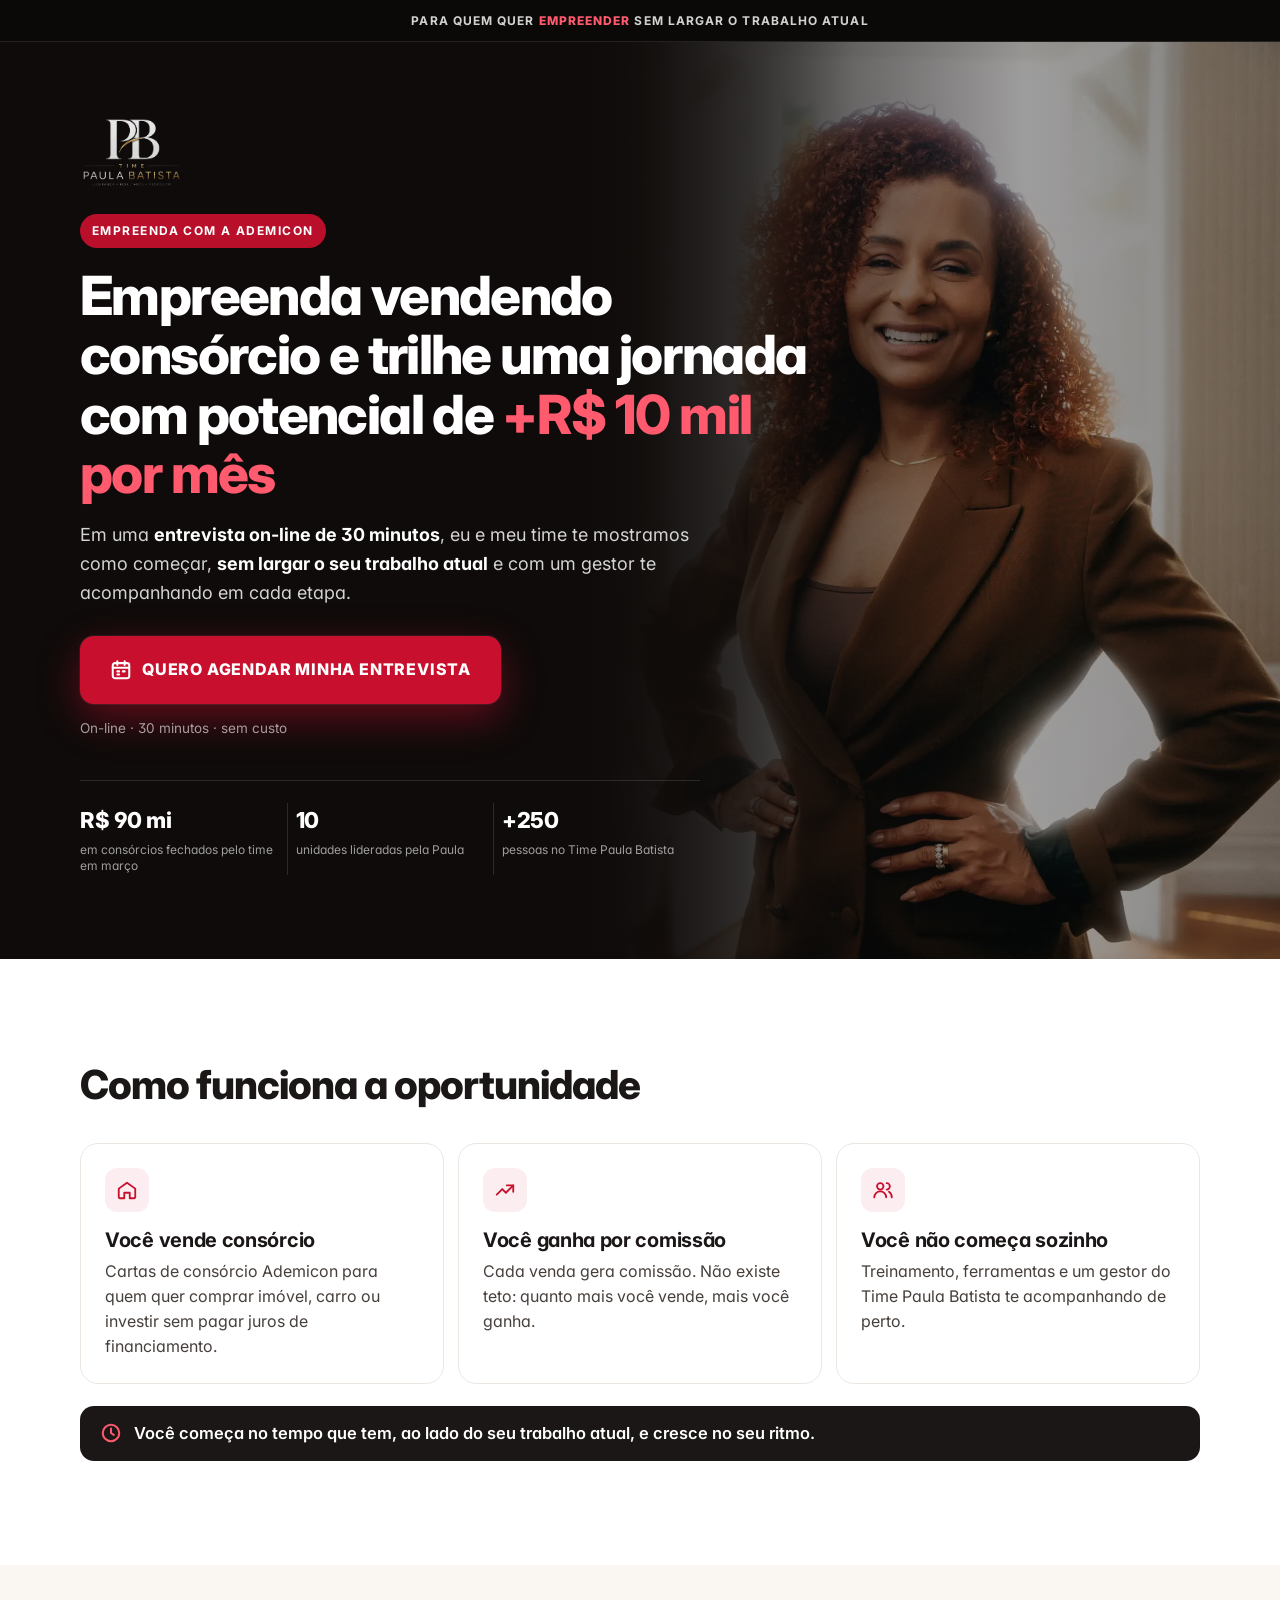
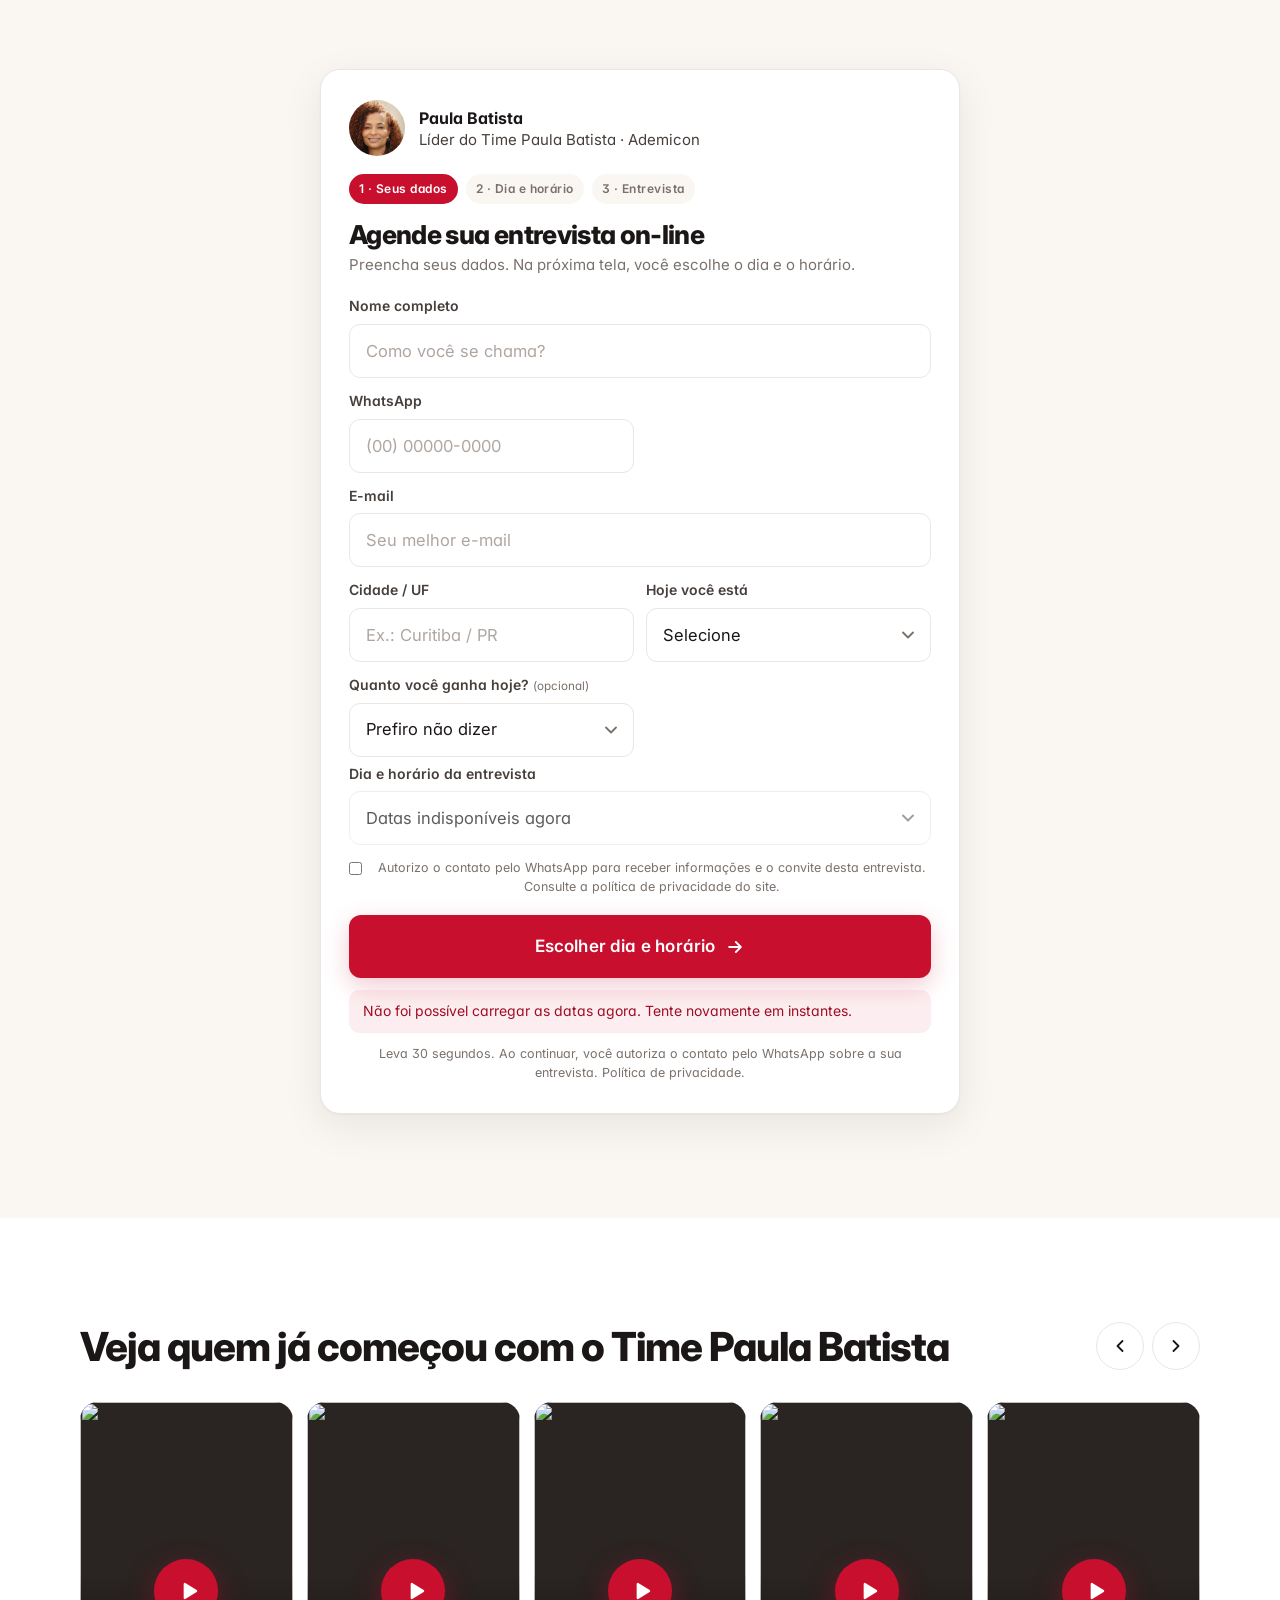
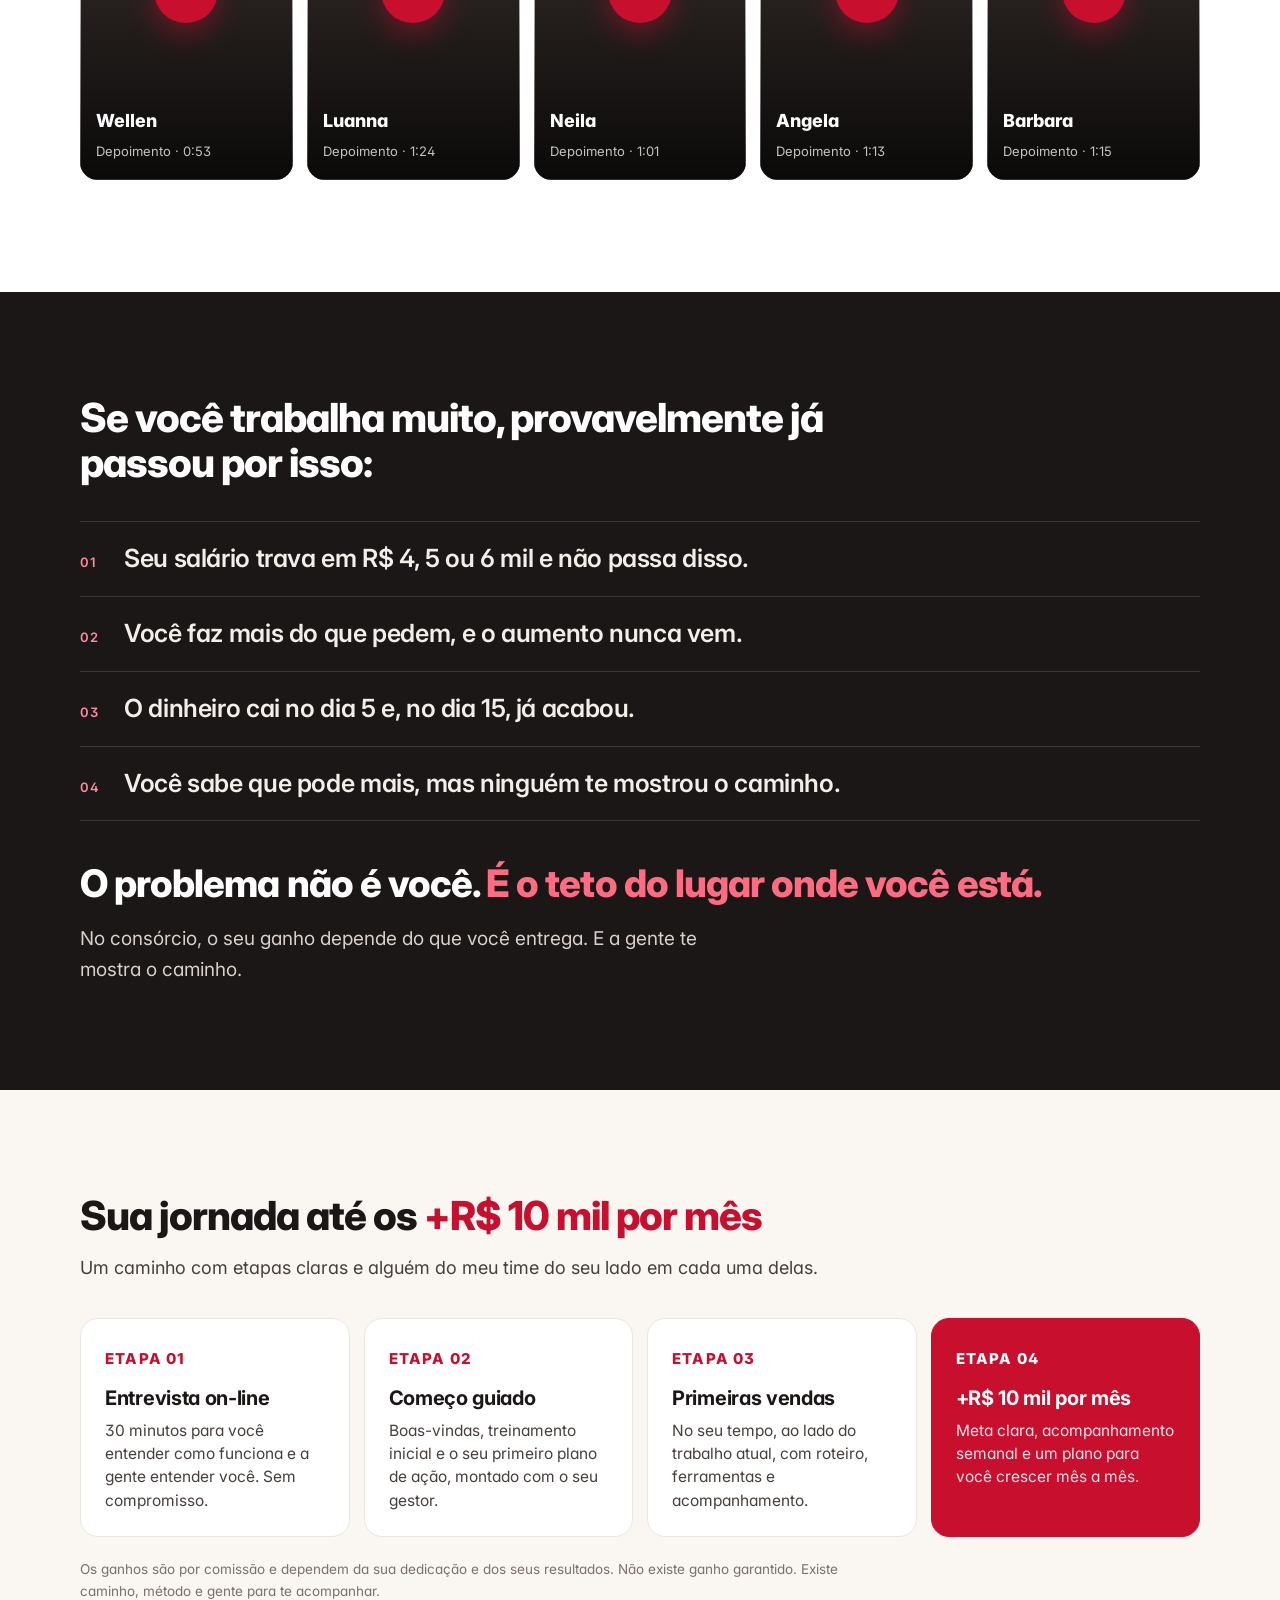
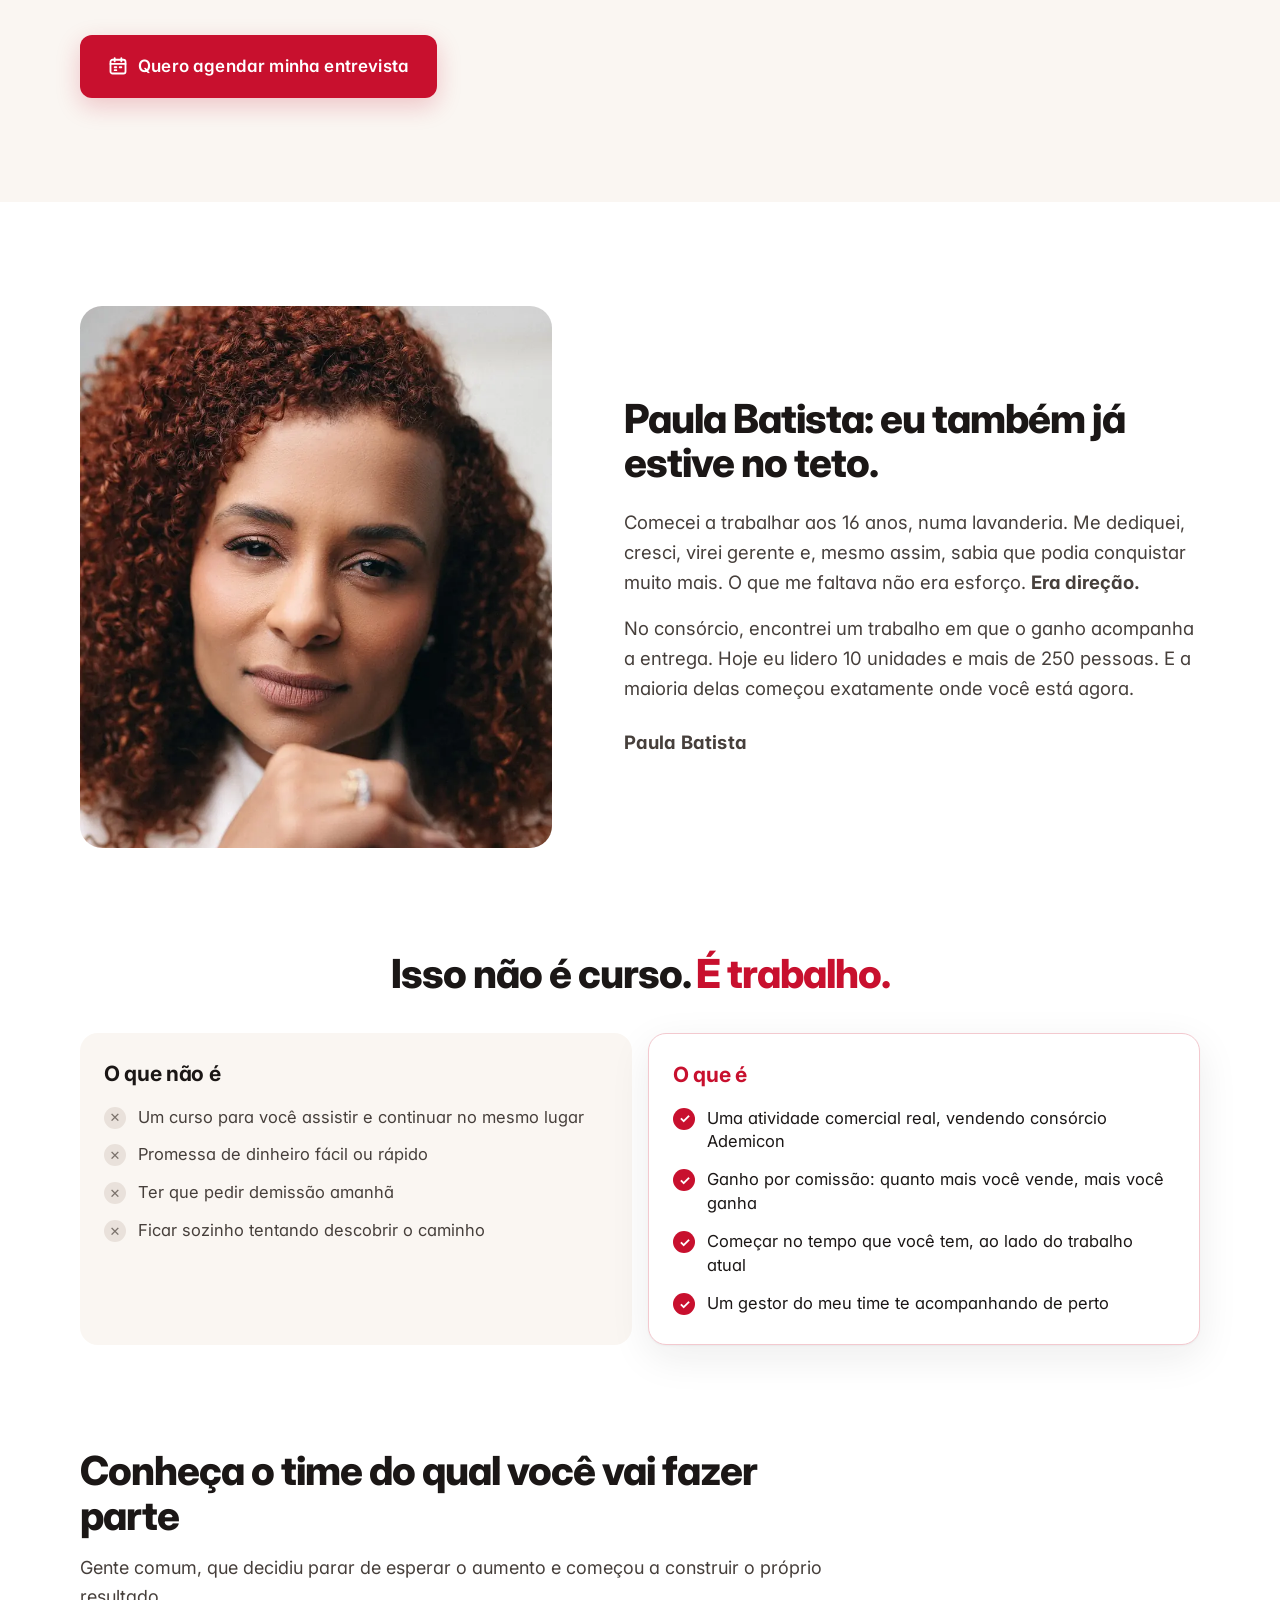
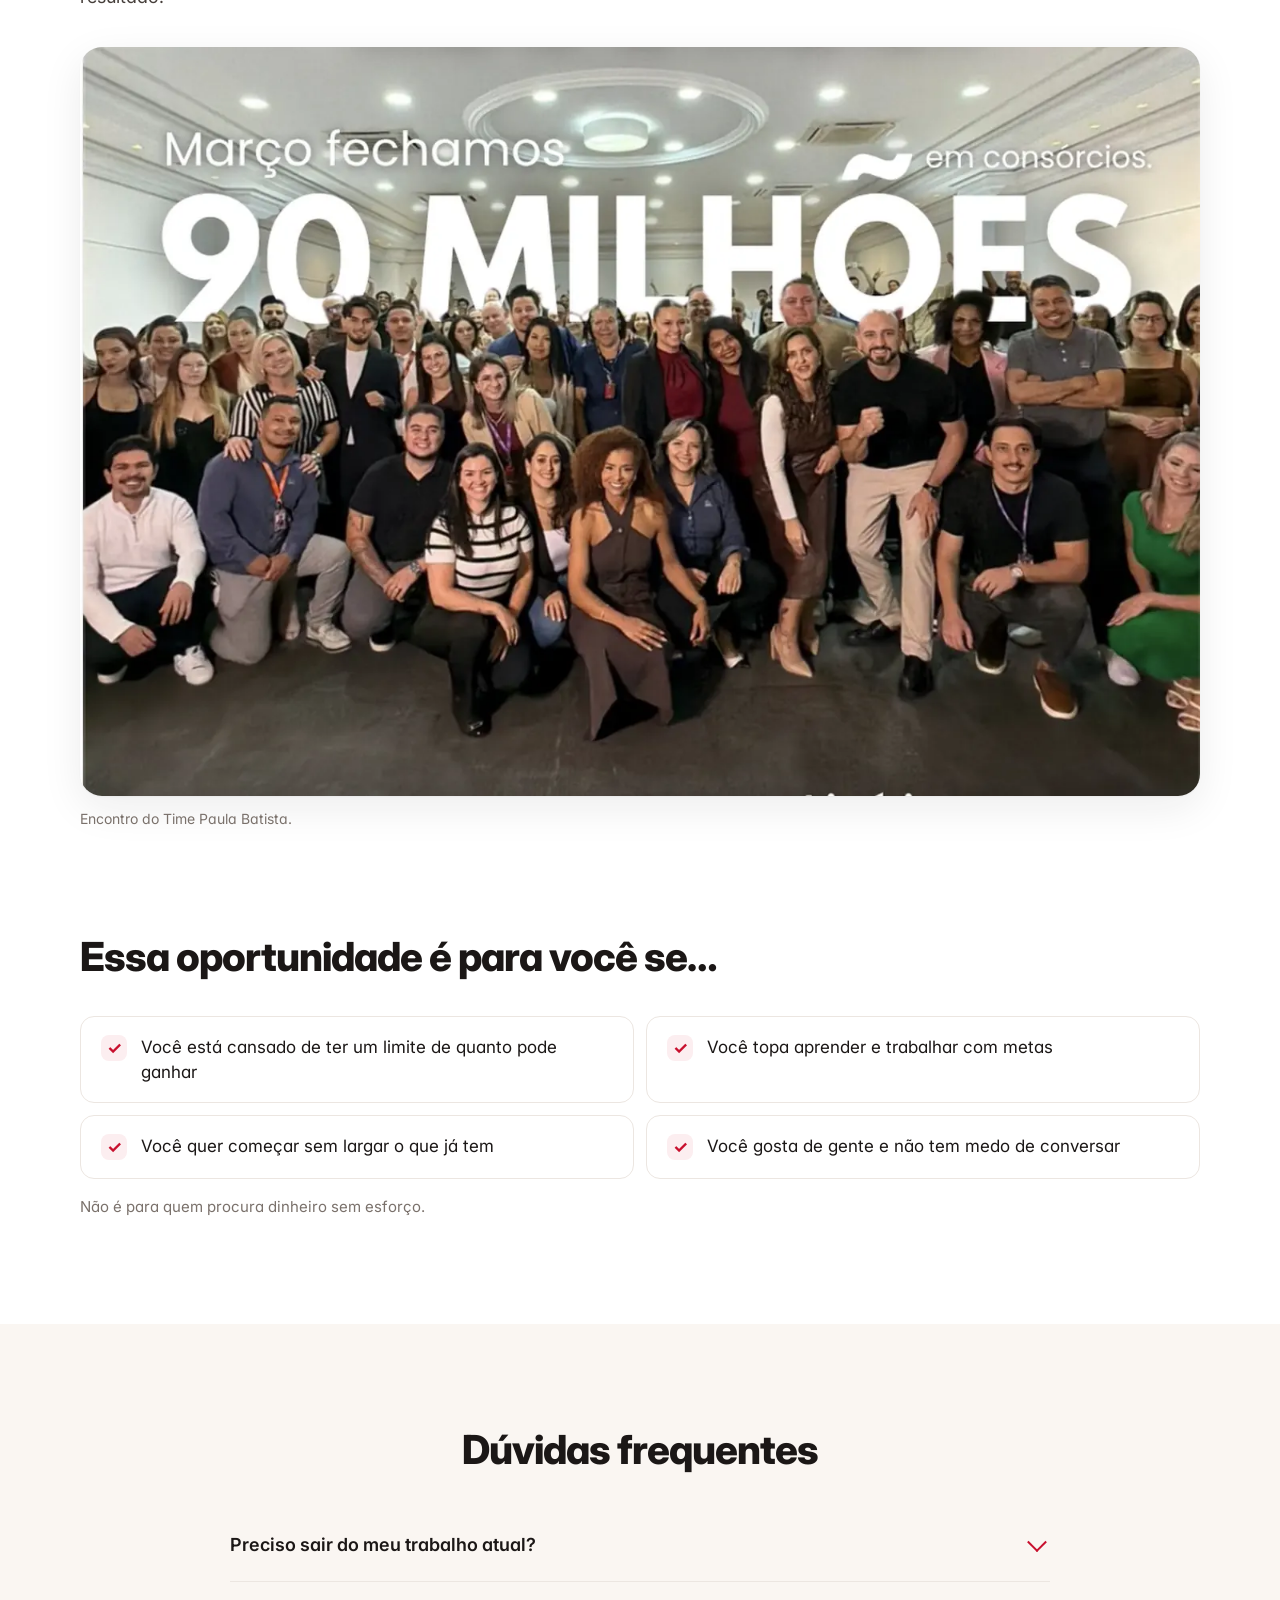
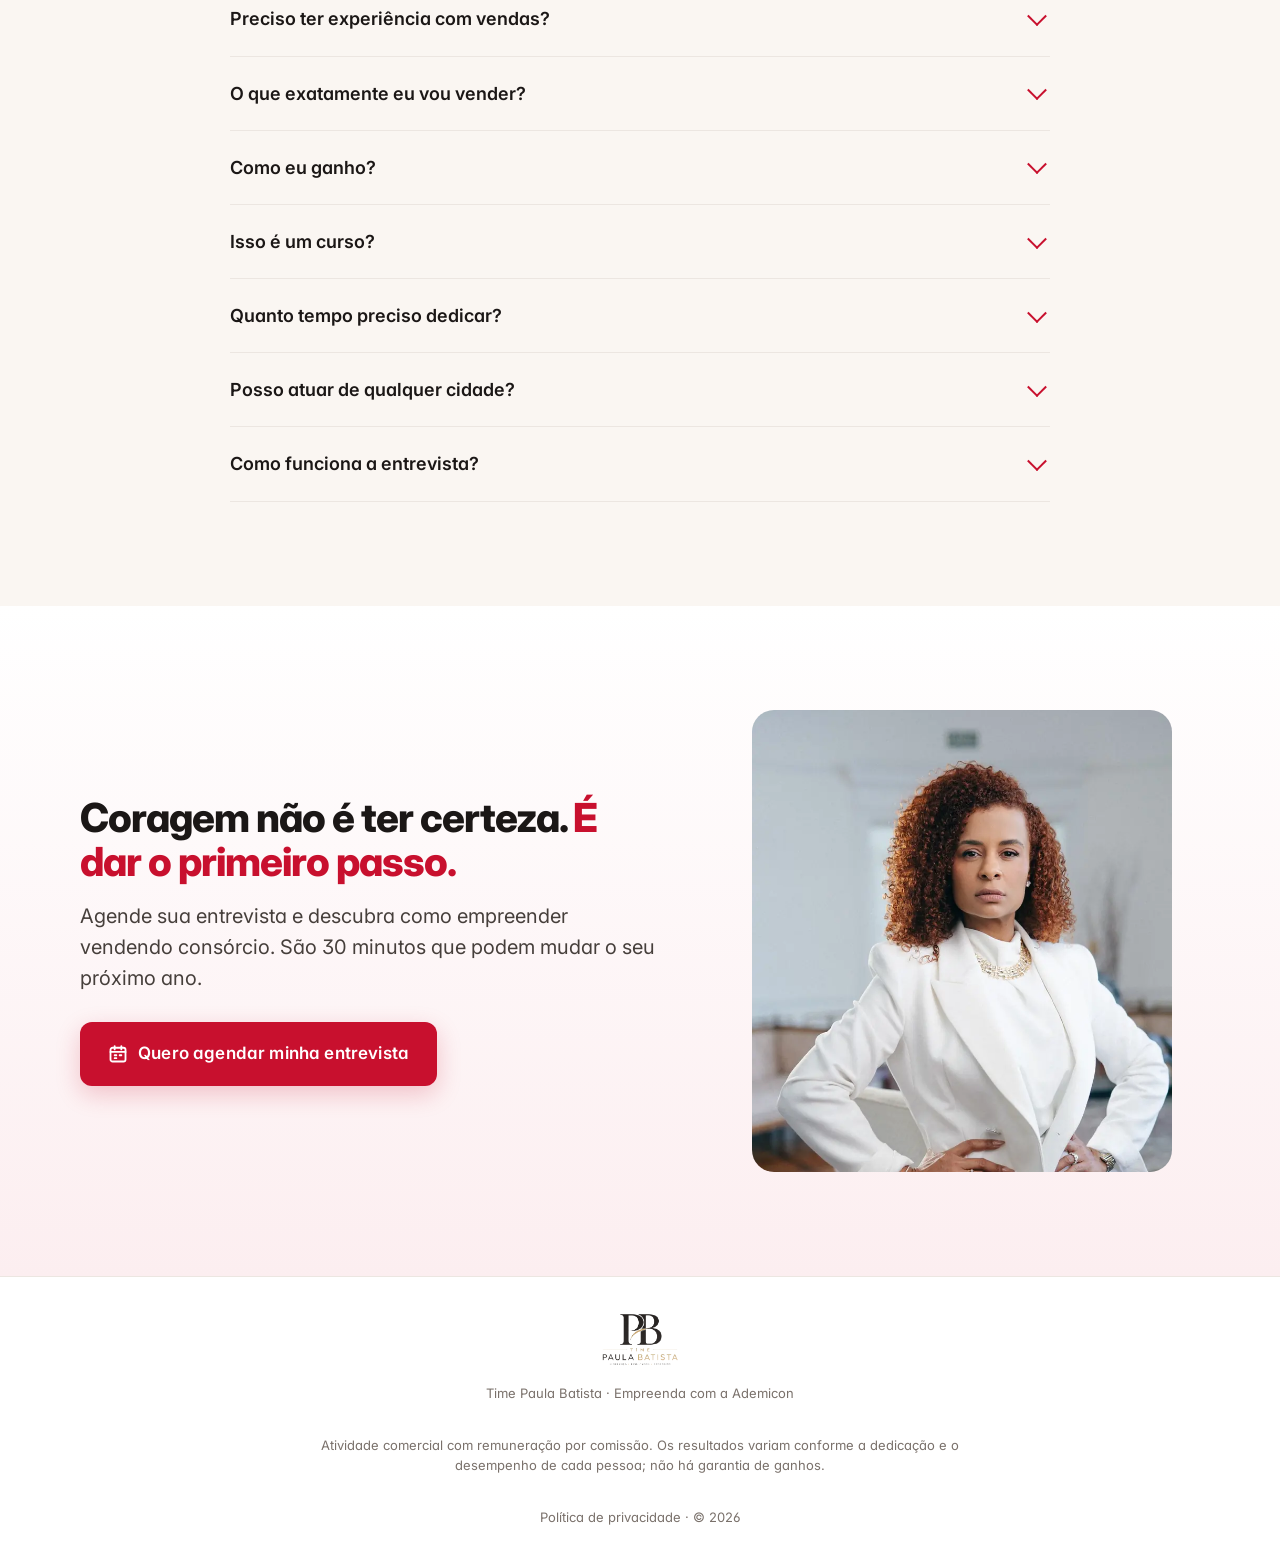
==== nova/index.html @ 791bd3f8 "nova página A Oportunidade (/nova): texto do pacote, sem misturar com a landing atual Página separad" ====
<!doctype html>
<html lang="pt-BR">
<head>
<meta charset="utf-8">
<meta name="viewport" content="width=device-width, initial-scale=1, viewport-fit=cover">
<title>A Oportunidade · Time Paula Batista</title>
<meta name="description" content="Empreenda vendendo consórcio com o Time Paula Batista e trilhe uma jornada com potencial de ganhos de mais de R$ 10 mil por mês, sem largar o seu trabalho atual. Agende sua entrevista on-line.">
<meta name="theme-color" content="#0B0908">
<meta property="og:title" content="Empreenda vendendo consórcio. Potencial de +R$ 10 mil por mês.">
<meta property="og:description" content="Agende sua entrevista on-line de 30 minutos com o Time Paula Batista.">
<meta property="og:image" content="assets/paula-hero-bg.jpg">
<link rel="icon" href="assets/logo-pb.png">
<link rel="preconnect" href="https://fonts.googleapis.com">
<link rel="preconnect" href="https://fonts.gstatic.com" crossorigin>
<link href="https://fonts.googleapis.com/css2?family=Inter:wght@400;500;600;700;800&display=swap" rel="stylesheet">
<link rel="preload" as="image" href="assets/paula-hero-bg-m.webp" type="image/webp" media="(max-width:959px)">
<link rel="preload" as="image" href="assets/paula-hero-bg.webp" type="image/webp" media="(min-width:960px)">
<link rel="stylesheet" href="assets/style.css">
</head>
<body data-page="landing">

<div class="topbar">Para quem quer <b>empreender</b> sem largar o trabalho atual</div>

<main>
  <!-- 1. HERO ESCURO -->
  <section class="hero-dark" style="padding:0">
    <div class="hd-photo" aria-hidden="true">
      <picture>
        <source media="(min-width:960px)" srcset="assets/paula-hero-bg.webp" type="image/webp">
        <source media="(min-width:960px)" srcset="assets/paula-hero-bg.jpg">
        <source srcset="assets/paula-hero-bg-m.webp" type="image/webp">
        <img src="assets/paula-hero-bg-m.jpg" alt="" width="800" height="1200" fetchpriority="high">
      </picture>
    </div>
    <div class="wrap hd-inner">
      <img class="hd-logo" src="assets/logo-pb-branco.png" alt="Time Paula Batista" width="526" height="358">
      <div><span class="hd-tag">Empreenda com a Ademicon</span></div>
      <h1>Empreenda vendendo consórcio e trilhe uma jornada com potencial de <span class="hl">+R$&nbsp;10&nbsp;mil por mês</span></h1>
      <p class="hd-sub">Em uma <b>entrevista on-line de 30 minutos</b>, eu e meu time te mostramos como começar, <b>sem largar o seu trabalho atual</b> e com um gestor te acompanhando em cada etapa.</p>
      <div class="hd-cta"><a class="btn" href="#inscricao"><svg viewBox="0 0 24 24" fill="none" stroke="currentColor" stroke-width="2.2" stroke-linecap="round" stroke-linejoin="round" aria-hidden="true"><rect x="3" y="4.5" width="18" height="16.5" rx="2.5"/><path d="M3 9.5h18M8 2.5v4M16 2.5v4"/><path d="M8 13.5h2M14 13.5h2M8 17h2"/></svg><span>Quero agendar minha entrevista</span></a></div>
      <p class="hd-micro">On-line · 30 minutos · sem custo</p>
      <div class="hd-proof">
        <div><strong>R$ 90 mi</strong><span>em consórcios fechados pelo time em março</span></div>
        <div><strong>10</strong><span>unidades lideradas pela Paula</span></div>
        <div><strong>+250</strong><span>pessoas no Time Paula Batista</span></div>
      </div>
    </div>
  </section>

  <!-- 2. COMO FUNCIONA -->
  <section>
    <div class="wrap">
      <div class="sec-head reveal">
        <h2>Como funciona a oportunidade</h2>
      </div>
      <div class="how-grid">
        <div class="how reveal">
          <div class="ic"><svg viewBox="0 0 24 24" fill="none" stroke="currentColor" stroke-width="2" stroke-linecap="round" stroke-linejoin="round"><path d="M3 10.5 12 4l9 6.5V20a1 1 0 0 1-1 1h-5v-6h-6v6H4a1 1 0 0 1-1-1z"/></svg></div>
          <h3>Você vende consórcio</h3>
          <p>Cartas de consórcio Ademicon para quem quer comprar imóvel, carro ou investir sem pagar juros de financiamento.</p>
        </div>
        <div class="how reveal">
          <div class="ic"><svg viewBox="0 0 24 24" fill="none" stroke="currentColor" stroke-width="2" stroke-linecap="round" stroke-linejoin="round"><path d="M3 17l6-6 4 4 8-8"/><path d="M14 7h7v7"/></svg></div>
          <h3>Você ganha por comissão</h3>
          <p>Cada venda gera comissão. Não existe teto: quanto mais você vende, mais você ganha.</p>
        </div>
        <div class="how reveal">
          <div class="ic"><svg viewBox="0 0 24 24" fill="none" stroke="currentColor" stroke-width="2" stroke-linecap="round" stroke-linejoin="round"><circle cx="9" cy="8" r="3.5"/><path d="M2.5 20a6.5 6.5 0 0 1 13 0"/><path d="M16 4.5a3.5 3.5 0 0 1 0 7M18.5 14a6.5 6.5 0 0 1 3 6"/></svg></div>
          <h3>Você não começa sozinho</h3>
          <p>Treinamento, ferramentas e um gestor do Time Paula Batista te acompanhando de perto.</p>
        </div>
      </div>
      <p class="how-note reveal"><svg viewBox="0 0 24 24" fill="none" stroke="currentColor" stroke-width="2.2" stroke-linecap="round" stroke-linejoin="round"><circle cx="12" cy="12" r="9"/><path d="M12 7v5l3 2"/></svg>Você começa no tempo que tem, ao lado do seu trabalho atual, e cresce no seu ritmo.</p>
    </div>
  </section>

  <!-- 3. FORMULÁRIO -->
  <section class="form-sec" id="formulario">
    <div class="wrap">
      <div class="form-wrap">
        <form class="form-card" id="leadForm" novalidate>
          <div class="form-head">
            <picture><source srcset="assets/paula-avatar.webp" type="image/webp"><img src="assets/paula-avatar.jpg" alt="Paula Batista" width="320" height="320"></picture>
            <p><b>Paula Batista</b>Líder do Time Paula Batista · Ademicon</p>
          </div>
          <div class="steps-mini" aria-label="Etapas"><span class="on">1 · Seus dados</span><span>2 · Dia e horário</span><span>3 · Entrevista</span></div>
          <h2 id="inscricao" style="scroll-margin-top:24px">Agende sua entrevista on-line</h2>
          <p class="sub">Preencha seus dados. Na próxima tela, você escolhe o dia e o horário.</p>
          <div class="fields two">
            <div class="field full">
              <label for="nome">Nome completo</label>
              <input class="input" id="nome" name="nome" autocomplete="name" placeholder="Como você se chama?" required>
              <p class="err">Digite seu nome e sobrenome.</p>
            </div>
            <div class="field">
              <label for="whatsapp">WhatsApp</label>
              <input class="input" id="whatsapp" name="whatsapp" type="tel" inputmode="tel" autocomplete="tel-national" placeholder="(00) 00000-0000" required>
              <p class="err">Digite um WhatsApp válido com DDD.</p>
            </div>
            <div class="field full">
              <label for="email">E-mail</label>
              <input class="input" id="email" name="email" type="email" autocomplete="email" placeholder="Seu melhor e-mail" required>
              <p class="err">Digite um e-mail válido.</p>
            </div>
            <div class="field">
              <label for="cidade">Cidade / UF</label>
              <input class="input" id="cidade" name="cidade" autocomplete="address-level2" placeholder="Ex.: Curitiba / PR" required>
              <p class="err">Diga a sua cidade.</p>
            </div>
            <div class="field">
              <label for="momento">Hoje você está</label>
              <select class="select" id="momento" name="momento" required>
                <option value="">Selecione</option>
                <option>Trabalhando com carteira assinada</option>
                <option>Trabalhando como autônomo(a)</option>
                <option>Buscando uma nova oportunidade</option>
                <option>Já trabalho com vendas</option>
              </select>
              <p class="err">Escolha uma opção.</p>
            </div>
            <div class="field">
              <label for="renda">Quanto você ganha hoje? <small>(opcional)</small></label>
              <select class="select" id="renda" name="renda">
                <option value="">Prefiro não dizer</option>
                <option>Até R$ 3 mil</option>
                <option>De R$ 3 mil a R$ 5 mil</option>
                <option>De R$ 5 mil a R$ 7 mil</option>
                <option>Acima de R$ 7 mil</option>
              </select>
            </div>
          </div>
          <div class="field full" style="margin-top:6px">
            <label for="datas">Dia e horário da entrevista</label>
            <select class="select" id="datas" name="datas" required disabled>
              <option value="">Carregando datas…</option>
            </select>
            <p class="err">Escolha um dia e horário.</p>
          </div>
          <label class="form-note" style="display:flex;gap:10px;align-items:flex-start;margin-top:14px"><input type="checkbox" name="consentimento" required style="margin-top:3px"><span>Autorizo o contato pelo WhatsApp para receber informações e o convite desta entrevista. Consulte a política de privacidade do site.</span></label>
          <button class="btn btn-block" type="submit" style="margin-top:18px"><span>Escolher dia e horário</span><svg viewBox="0 0 24 24" fill="none" stroke="currentColor" stroke-width="2.2" stroke-linecap="round" stroke-linejoin="round"><path d="M5 12h14M13 6l6 6-6 6"/></svg></button>
          <p class="form-status" id="formStatus" role="alert"></p>
          <p class="form-note">Leva 30 segundos. Ao continuar, você autoriza o contato pelo WhatsApp sobre a sua entrevista. Política de privacidade.</p>
        </form>
      </div>
    </div>
  </section>

  <!-- DEPOIMENTOS -->
  <section class="testi">
    <div class="wrap">
      <div class="testi-head reveal">
        <div>
          <h2>Veja quem já começou com o Time Paula Batista</h2>
        </div>
        <div class="tnav">
          <button type="button" class="tprev" aria-label="Depoimento anterior"><svg viewBox="0 0 24 24" fill="none" stroke="currentColor" stroke-width="2.2" stroke-linecap="round" stroke-linejoin="round"><path d="m15 18-6-6 6-6"/></svg></button>
          <button type="button" class="tnext" aria-label="Próximo depoimento"><svg viewBox="0 0 24 24" fill="none" stroke="currentColor" stroke-width="2.2" stroke-linecap="round" stroke-linejoin="round"><path d="m9 18 6-6-6-6"/></svg></button>
        </div>
      </div>
      <ul class="track" id="testiTrack">
          <li class="tcard">
            <button type="button" class="tplay" data-vimeo="1213756742" data-h="28f441ff53" aria-label="Assistir ao depoimento de Wellen">
              <img src="https://i.vimeocdn.com/video/2184502793-b2ab802d2704db2a3dfb5db972aa78e437ae3cadd28ea15335a10f410594a505-d_540x960" alt="" width="540" height="960" loading="lazy">
              <span class="tbtn" aria-hidden="true"><svg viewBox="0 0 24 24" fill="currentColor"><path d="M8 5.5v13a1 1 0 0 0 1.5.86l10.5-6.5a1 1 0 0 0 0-1.72L9.5 4.64A1 1 0 0 0 8 5.5Z"/></svg></span>
              <span class="tmeta"><b>Wellen</b><span>Depoimento · 0:53</span></span>
            </button>
          </li>
          <li class="tcard">
            <button type="button" class="tplay" data-vimeo="1213755674" data-h="13ae477836" aria-label="Assistir ao depoimento de Luanna">
              <img src="https://i.vimeocdn.com/video/2184502652-e451f2e1762b6c5a60f4050914044e99b6d74e3caee20018236cc686dd5a590a-d_540x960" alt="" width="540" height="960" loading="lazy">
              <span class="tbtn" aria-hidden="true"><svg viewBox="0 0 24 24" fill="currentColor"><path d="M8 5.5v13a1 1 0 0 0 1.5.86l10.5-6.5a1 1 0 0 0 0-1.72L9.5 4.64A1 1 0 0 0 8 5.5Z"/></svg></span>
              <span class="tmeta"><b>Luanna</b><span>Depoimento · 1:24</span></span>
            </button>
          </li>
          <li class="tcard">
            <button type="button" class="tplay" data-vimeo="1213755676" data-h="0ddb307a44" aria-label="Assistir ao depoimento de Neila">
              <img src="https://i.vimeocdn.com/video/2184502158-364c126e665cd137a884ba7b1728f1e05f94c4dffb977e2c157a5028d588ac8f-d_540x960" alt="" width="540" height="960" loading="lazy">
              <span class="tbtn" aria-hidden="true"><svg viewBox="0 0 24 24" fill="currentColor"><path d="M8 5.5v13a1 1 0 0 0 1.5.86l10.5-6.5a1 1 0 0 0 0-1.72L9.5 4.64A1 1 0 0 0 8 5.5Z"/></svg></span>
              <span class="tmeta"><b>Neila</b><span>Depoimento · 1:01</span></span>
            </button>
          </li>
          <li class="tcard">
            <button type="button" class="tplay" data-vimeo="1213755673" data-h="156cc8ef2f" aria-label="Assistir ao depoimento de Angela">
              <img src="https://i.vimeocdn.com/video/2184502413-9a71d6c875328ca7442a7c3807114fd95e71bec3ef0ae99a7c4c535512f40949-d_540x960" alt="" width="540" height="960" loading="lazy">
              <span class="tbtn" aria-hidden="true"><svg viewBox="0 0 24 24" fill="currentColor"><path d="M8 5.5v13a1 1 0 0 0 1.5.86l10.5-6.5a1 1 0 0 0 0-1.72L9.5 4.64A1 1 0 0 0 8 5.5Z"/></svg></span>
              <span class="tmeta"><b>Angela</b><span>Depoimento · 1:13</span></span>
            </button>
          </li>
          <li class="tcard">
            <button type="button" class="tplay" data-vimeo="1213755675" data-h="9639549a8a" aria-label="Assistir ao depoimento de Barbara">
              <img src="https://i.vimeocdn.com/video/2184502565-6da69cb49ae501a4aafec5d59ac9ed4c34651d70ce8bde0b1b908014893143fc-d_540x960" alt="" width="540" height="960" loading="lazy">
              <span class="tbtn" aria-hidden="true"><svg viewBox="0 0 24 24" fill="currentColor"><path d="M8 5.5v13a1 1 0 0 0 1.5.86l10.5-6.5a1 1 0 0 0 0-1.72L9.5 4.64A1 1 0 0 0 8 5.5Z"/></svg></span>
              <span class="tmeta"><b>Barbara</b><span>Depoimento · 1:15</span></span>
            </button>
          </li>
      </ul>
      <p class="thint">Arraste para o lado para ver mais</p>
    </div>
  </section>

  <!-- 4. A DOR -->
  <section class="ceiling">
    <div class="wrap">
      <div class="sec-head reveal">
        <h2>Se você trabalha muito, provavelmente já passou por isso:</h2>
      </div>
      <ul class="pain reveal">
        <li><span>01</span>Seu salário trava em R$ 4, 5 ou 6 mil e não passa disso.</li>
        <li><span>02</span>Você faz mais do que pedem, e o aumento nunca vem.</li>
        <li><span>03</span>O dinheiro cai no dia 5 e, no dia 15, já acabou.</li>
        <li><span>04</span>Você sabe que pode mais, mas ninguém te mostrou o caminho.</li>
      </ul>
      <p class="turn reveal">O problema não é você. <em>É o teto do lugar onde você está.</em></p>
      <p class="turn-sub reveal">No consórcio, o seu ganho depende do que você entrega. E a gente te mostra o caminho.</p>
    </div>
  </section>

  <!-- 5. JORNADA -->
  <section class="journey">
    <div class="wrap">
      <div class="sec-head reveal">
        <h2>Sua jornada até os <span class="em">+R$ 10 mil por mês</span></h2>
        <p>Um caminho com etapas claras e alguém do meu time do seu lado em cada uma delas.</p>
      </div>
      <div class="steps">
        <div class="step reveal"><span class="n">ETAPA 01</span><h3>Entrevista on-line</h3><p>30 minutos para você entender como funciona e a gente entender você. Sem compromisso.</p></div>
        <div class="step reveal"><span class="n">ETAPA 02</span><h3>Começo guiado</h3><p>Boas-vindas, treinamento inicial e o seu primeiro plano de ação, montado com o seu gestor.</p></div>
        <div class="step reveal"><span class="n">ETAPA 03</span><h3>Primeiras vendas</h3><p>No seu tempo, ao lado do trabalho atual, com roteiro, ferramentas e acompanhamento.</p></div>
        <div class="step goal reveal"><span class="n">ETAPA 04</span><h3>+R$ 10 mil por mês</h3><p>Meta clara, acompanhamento semanal e um plano para você crescer mês a mês.</p></div>
      </div>
      <p class="fine">Os ganhos são por comissão e dependem da sua dedicação e dos seus resultados. Não existe ganho garantido. Existe caminho, método e gente para te acompanhar.</p>
      <div style="margin-top:32px"><a class="btn" href="#inscricao"><svg viewBox="0 0 24 24" fill="none" stroke="currentColor" stroke-width="2.2" stroke-linecap="round" stroke-linejoin="round" aria-hidden="true"><rect x="3" y="4.5" width="18" height="16.5" rx="2.5"/><path d="M3 9.5h18M8 2.5v4M16 2.5v4"/><path d="M8 13.5h2M14 13.5h2M8 17h2"/></svg><span>Quero agendar minha entrevista</span></a></div>
    </div>
  </section>

  <!-- 6. HISTÓRIA -->
  <section>
    <div class="wrap story-grid">
      <div class="story-photo reveal">
        <picture><source srcset="assets/paula-historia.webp" type="image/webp"><img src="assets/paula-historia.jpg" alt="Paula Batista" width="800" height="1200" loading="lazy"></picture>
      </div>
      <div class="story-text reveal">
        <h2>Paula Batista: eu também já estive no teto.</h2>
        <p>Comecei a trabalhar aos 16 anos, numa lavanderia. Me dediquei, cresci, virei gerente e, mesmo assim, sabia que podia conquistar muito mais. O que me faltava não era esforço. <strong>Era direção.</strong></p>
        <p>No consórcio, encontrei um trabalho em que o ganho acompanha a entrega. Hoje eu lidero 10 unidades e mais de 250 pessoas. E a maioria delas começou exatamente onde você está agora.</p>
        <p class="sign">Paula Batista</p>
      </div>
    </div>
  </section>

  <!-- 7. NÃO É CURSO -->
  <section style="padding-top:0">
    <div class="wrap">
      <div class="sec-head center reveal">
        <h2>Isso não é curso. <span class="em">É trabalho.</span></h2>
      </div>
      <div class="compare">
        <div class="col no reveal">
          <h3>O que não é</h3>
          <ul>
            <li><i>✕</i>Um curso para você assistir e continuar no mesmo lugar</li>
            <li><i>✕</i>Promessa de dinheiro fácil ou rápido</li>
            <li><i>✕</i>Ter que pedir demissão amanhã</li>
            <li><i>✕</i>Ficar sozinho tentando descobrir o caminho</li>
          </ul>
        </div>
        <div class="col yes reveal">
          <h3>O que é</h3>
          <ul>
            <li><i>✓</i>Uma atividade comercial real, vendendo consórcio Ademicon</li>
            <li><i>✓</i>Ganho por comissão: quanto mais você vende, mais você ganha</li>
            <li><i>✓</i>Começar no tempo que você tem, ao lado do trabalho atual</li>
            <li><i>✓</i>Um gestor do meu time te acompanhando de perto</li>
          </ul>
        </div>
      </div>
    </div>
  </section>

  <!-- 8. TIME -->
  <section style="padding-top:0">
    <div class="wrap">
      <div class="sec-head reveal">
        <h2>Conheça o time do qual você vai fazer parte</h2>
        <p>Gente comum, que decidiu parar de esperar o aumento e começou a construir o próprio resultado.</p>
      </div>
      <figure class="reveal">
        <div class="team-img"><picture><source srcset="assets/equipe-90-milhoes.webp" type="image/webp"><img src="assets/equipe-90-milhoes.jpg" alt="Equipe do Time Paula Batista reunida: em março, o time fechou 90 milhões em consórcios" width="1400" height="937" loading="lazy"></picture></div>
        <figcaption class="team-cap">Encontro do Time Paula Batista.</figcaption>
      </figure>
    </div>
  </section>

  <!-- 9. PARA QUEM -->
  <section style="padding-top:0">
    <div class="wrap">
      <div class="sec-head reveal">
        <h2>Essa oportunidade é para você se…</h2>
      </div>
      <ul class="fit reveal">
        <li><i>✓</i>Você está cansado de ter um limite de quanto pode ganhar</li>
        <li><i>✓</i>Você topa aprender e trabalhar com metas</li>
        <li><i>✓</i>Você quer começar sem largar o que já tem</li>
        <li><i>✓</i>Você gosta de gente e não tem medo de conversar</li>
      </ul>
      <p class="not-fit reveal">Não é para quem procura dinheiro sem esforço.</p>
    </div>
  </section>

  <!-- 10. FAQ -->
  <section class="journey">
    <div class="wrap">
      <div class="sec-head center reveal">
        <h2>Dúvidas frequentes</h2>
      </div>
      <div class="faq reveal">
        <details><summary>Preciso sair do meu trabalho atual?</summary><p>Não. Você pode começar no tempo que tem e ir crescendo. Muita gente do time começou assim.</p></details>
        <details><summary>Preciso ter experiência com vendas?</summary><p>Não. Você aprende o método com o time e tem um gestor te acompanhando. O que importa é disposição para aprender e conversar com pessoas.</p></details>
        <details><summary>O que exatamente eu vou vender?</summary><p>Cartas de consórcio Ademicon de imóveis, veículos e outros bens. É um produto procurado por quem quer conquistar um bem sem pagar os juros de um financiamento.</p></details>
        <details><summary>Como eu ganho?</summary><p>Por comissão sobre cada venda. Na entrevista, explicamos o modelo de remuneração com todos os detalhes.</p></details>
        <details><summary>Isso é um curso?</summary><p>Não. É uma atividade comercial real com a Ademicon. Você recebe a orientação para começar, mas o objetivo é trabalhar e gerar resultado, não assistir aula.</p></details>
        <details><summary>Quanto tempo preciso dedicar?</summary><p>Depende da meta que você quer alcançar. Na entrevista, a gente mostra um ritmo que cabe na sua rotina.</p></details>
        <details><summary>Posso atuar de qualquer cidade?</summary><p>Você pode atuar no modelo digital, de onde estiver, ou em uma das nossas unidades, se houver uma perto de você. Na entrevista, vemos o melhor caminho para o seu caso.</p></details>
        <details><summary>Como funciona a entrevista?</summary><p>É on-line, por vídeo, e dura cerca de 30 minutos. Você escolhe o dia e o horário e recebe o link pelo WhatsApp.</p></details>
      </div>
    </div>
  </section>

  <!-- 11. CTA FINAL -->
  <section class="final">
    <div class="wrap final-grid">
      <div class="reveal">
        <h2>Coragem não é ter certeza. <span class="em">É dar o primeiro passo.</span></h2>
        <p class="lead">Agende sua entrevista e descubra como empreender vendendo consórcio. São 30 minutos que podem mudar o seu próximo ano.</p>
        <div style="margin-top:28px"><a class="btn" href="#inscricao"><svg viewBox="0 0 24 24" fill="none" stroke="currentColor" stroke-width="2.2" stroke-linecap="round" stroke-linejoin="round" aria-hidden="true"><rect x="3" y="4.5" width="18" height="16.5" rx="2.5"/><path d="M3 9.5h18M8 2.5v4M16 2.5v4"/><path d="M8 13.5h2M14 13.5h2M8 17h2"/></svg><span>Quero agendar minha entrevista</span></a></div>
      </div>
      <div class="final-photo reveal">
        <picture><source srcset="assets/paula-final.webp" type="image/webp"><img src="assets/paula-final.jpg" alt="Paula Batista" width="800" height="1200" loading="lazy"></picture>
      </div>
    </div>
  </section>
</main>

<footer class="site-footer">
  <div class="wrap">
    <img src="assets/logo-pb.png" alt="Time Paula Batista" width="526" height="358" loading="lazy">
    <p>Time Paula Batista · Empreenda com a Ademicon</p>
    <p>Atividade comercial com remuneração por comissão. Os resultados variam conforme a dedicação e o desempenho de cada pessoa; não há garantia de ganhos.</p>
    <p>Política de privacidade · © <span id="year">2026</span></p>
  </div>
</footer>

<div class="sticky-cta"><a class="btn" href="#inscricao"><svg viewBox="0 0 24 24" fill="none" stroke="currentColor" stroke-width="2.2" stroke-linecap="round" stroke-linejoin="round" aria-hidden="true"><rect x="3" y="4.5" width="18" height="16.5" rx="2.5"/><path d="M3 9.5h18M8 2.5v4M16 2.5v4"/><path d="M8 13.5h2M14 13.5h2M8 17h2"/></svg><span>Quero agendar minha entrevista</span></a></div>

<script>
const API='https://fhfphlqrgtabkiqoywea.supabase.co/functions/v1/oportunidade-cadastro';
const datasEl=document.getElementById('datas');
const form=document.getElementById('leadForm');
const statusEl=document.getElementById('formStatus');
const btn=form.querySelector('button[type=submit]');
const btnTexto=btn.querySelector('span');
function mostrarStatus(t){statusEl.textContent=t;statusEl.classList.add('show');}
async function carregarDatas(){
  try{
    const r=await fetch(API,{method:'POST',headers:{'Content-Type':'application/json'},body:JSON.stringify({action:'proximas'})});
    const j=await r.json();
    if(!r.ok) throw new Error('erro');
    const opcoes=j.opcoes||[];
    if(!opcoes.length){datasEl.innerHTML='<option value="">Nenhuma data disponível no momento</option>';return;}
    datasEl.disabled=false;
    datasEl.innerHTML='<option value="">Escolha a data</option>'+opcoes.map(o=>
      '<option value="'+o.data+'|'+o.horario+'">'+o.dia+' às '+o.hora+'</option>').join('');
  }catch(e){
    datasEl.innerHTML='<option value="">Datas indisponíveis agora</option>';
    mostrarStatus('Não foi possível carregar as datas agora. Tente novamente em instantes.');
  }
}
form.addEventListener('submit',async(e)=>{
  e.preventDefault();
  statusEl.classList.remove('show');
  if(!datasEl.value){mostrarStatus('Escolha um dia e horário para continuar.');return;}
  const [data,horario]=datasEl.value.split('|');
  const f=new FormData(form);
  btn.disabled=true;btnTexto.textContent='Enviando…';
  try{
    const r=await fetch(API,{method:'POST',headers:{'Content-Type':'application/json'},body:JSON.stringify({
      action:'cadastrar',nome:f.get('nome'),email:f.get('email'),whatsapp:f.get('whatsapp'),
      consentimento:f.get('consentimento')==='on',data,horario})});
    const j=await r.json();
    if(!r.ok){mostrarStatus(j.error||'Não foi possível concluir o cadastro. Tente novamente.');return;}
    const label=datasEl.options[datasEl.selectedIndex]?.text||'';
    const primeiro=String(f.get('nome')||'').trim().split(/\s+/)[0]||'';
    form.reset();
    location.href='../obrigado.html?'+new URLSearchParams({n:primeiro,d:label}).toString();
  }catch(err){
    mostrarStatus('Sem conexão agora. Tente novamente em instantes.');
  }finally{
    btn.disabled=false;btnTexto.textContent='Escolher dia e horário';
  }
});
carregarDatas();
(function(){
  var els=document.querySelectorAll('.reveal');
  if(!('IntersectionObserver' in window)){els.forEach(function(e){e.classList.add('in')});return;}
  var io=new IntersectionObserver(function(es){es.forEach(function(e){if(e.isIntersecting){e.target.classList.add('in');io.unobserve(e.target);}});},{rootMargin:'0px 0px -8% 0px'});
  els.forEach(function(e){io.observe(e)});
})();
(function(){
  var track=document.getElementById('testiTrack'); if(!track) return;
  track.addEventListener('click',function(e){
    var b=e.target.closest('.tplay'); if(!b) return;
    var li=b.parentElement; var box=document.createElement('div'); box.className='tframe';
    box.innerHTML='<iframe src="https://player.vimeo.com/video/'+b.dataset.vimeo+'?h='+b.dataset.h+'&autoplay=1&playsinline=1&title=0&byline=0&portrait=0" allow="autoplay; fullscreen; picture-in-picture; encrypted-media" allowfullscreen title="Depoimento"></iframe>';
    li.replaceChildren(box);
  });
  var step=function(){return (track.querySelector('.tcard')||{offsetWidth:260}).offsetWidth+14;};
  var pv=document.querySelector('.tprev'), nx=document.querySelector('.tnext');
  if(pv) pv.onclick=function(){track.scrollBy({left:-step(),behavior:'smooth'});};
  if(nx) nx.onclick=function(){track.scrollBy({left:step(),behavior:'smooth'});};
})();
document.getElementById('year').textContent=new Date().getFullYear();
</script>
</body>
</html>
---- nova/assets/style.css ----
/* ==========================================================
   Time Paula Batista — Funil de entrevista
   Tema claro · branco + vermelho · Inter
   ========================================================== */
:root{
  --red:#C8102E;
  --red-dark:#A10C25;
  --red-soft:#FCEEF0;
  --red-line:#F3C9CF;
  --ink:#1B1716;
  --ink-2:#463F3B;
  --muted:#7A716B;
  --line:#ECE6E1;
  --bg:#FFFFFF;
  --bg-warm:#FAF6F2;
  --gold:#B08D57;
  --ok:#1F8A4C;
  --serif:'Inter',system-ui,-apple-system,'Segoe UI',Roboto,Arial,sans-serif;
  --sans:'Inter',system-ui,-apple-system,'Segoe UI',Roboto,Arial,sans-serif;
  --radius:14px;
  --shadow:0 1px 2px rgba(27,23,22,.04),0 12px 40px rgba(27,23,22,.08);
  --wrap:1160px;
}
*{box-sizing:border-box;margin:0;padding:0}
html{scroll-behavior:smooth;-webkit-text-size-adjust:100%}
body{font-family:var(--sans);color:var(--ink);background:var(--bg);font-size:17px;line-height:1.62;font-feature-settings:'cv11','ss01';-webkit-font-smoothing:antialiased}
img{display:block;max-width:100%;height:auto}
a{color:inherit}
button,input,select{font:inherit;color:inherit}
.wrap{width:100%;max-width:var(--wrap);margin:0 auto;padding:0 20px}
.sr-only{position:absolute;width:1px;height:1px;overflow:hidden;clip:rect(0 0 0 0);white-space:nowrap}

/* ---------- Tipografia ---------- */
.kicker{font-size:12.5px;font-weight:600;letter-spacing:.16em;text-transform:uppercase;color:var(--red);display:inline-flex;align-items:center;gap:10px}
.kicker::before{content:"";width:22px;height:1.5px;background:currentColor}
h1,h2,h3{font-family:var(--serif);font-weight:800;line-height:1.12;letter-spacing:-.025em;color:var(--ink)}
h1{font-size:clamp(31px,4.3vw,50px)}
h2{font-size:clamp(27px,3.4vw,40px)}
h3{font-size:20px;line-height:1.25;font-weight:700;letter-spacing:-.015em}
.em{color:var(--red)}
.lead{font-size:clamp(18px,1.6vw,20px);color:var(--ink-2);line-height:1.55}
p+p{margin-top:16px}

/* ---------- Botões ---------- */
.btn{display:inline-flex;align-items:center;justify-content:center;gap:10px;border:0;cursor:pointer;text-decoration:none;
  background:var(--red);color:#fff;font-weight:600;font-size:17px;letter-spacing:.01em;padding:18px 28px;border-radius:12px;
  transition:background .2s,transform .2s,box-shadow .2s;box-shadow:0 8px 24px rgba(200,16,46,.22)}
.btn:hover{background:var(--red-dark);transform:translateY(-1px)}
.btn:active{transform:translateY(0)}
.btn:focus-visible{outline:3px solid var(--red-line);outline-offset:3px}
.btn[disabled]{opacity:.6;cursor:progress;transform:none}
.btn svg{width:18px;height:18px;flex:none}
.btn-block{width:100%}
.btn-ghost{background:#fff;color:var(--ink);box-shadow:none;border:1.5px solid var(--line)}
.btn-ghost:hover{background:var(--bg-warm);border-color:#DDD3CC}
.btn-sm{padding:11px 18px;font-size:15px;border-radius:10px;box-shadow:none}

/* ---------- Header ---------- */
.site-header{position:sticky;top:0;z-index:40;background:rgba(255,255,255,.92);backdrop-filter:saturate(1.4) blur(10px);-webkit-backdrop-filter:saturate(1.4) blur(10px);border-bottom:1px solid var(--line)}
.site-header .wrap{display:flex;align-items:center;justify-content:space-between;height:68px}
.logo img{height:50px;width:auto}
.header-tag{font-size:13px;color:var(--muted);font-weight:500}
.header-tag b{color:var(--red);font-weight:600}

/* ---------- Hero ---------- */
.hero{padding:44px 0 64px;background:linear-gradient(180deg,#fff 0%,#fff 55%,var(--bg-warm) 100%)}
.hero-grid{display:grid;grid-template-columns:1fr;gap:36px;align-items:start}
.hero-who{display:flex;align-items:center;gap:12px;margin-bottom:22px}
.hero-who img{width:46px;height:46px;border-radius:50%;object-fit:cover;border:2px solid #fff;box-shadow:0 0 0 1.5px var(--red-line)}
.hero-who span{font-size:14px;line-height:1.35;color:var(--ink-2)}
.hero-who b{display:block;color:var(--ink);font-weight:600}
.hero h1{margin-bottom:20px}
.hero .lead{max-width:560px}
.not-course{margin:24px 0 30px;padding:14px 18px;border-left:3px solid var(--red);background:var(--red-soft);border-radius:0 10px 10px 0;font-weight:600;font-size:16.5px;line-height:1.45;color:var(--ink)}
.hero-photo{display:none;position:relative}
.hero-photo img{width:100%;aspect-ratio:4/5.2;object-fit:cover;object-position:50% 18%;border-radius:22px}
.photo-badge{position:absolute;left:-28px;bottom:42px;background:#fff;border-radius:16px;padding:16px 20px;box-shadow:var(--shadow);max-width:240px}
.photo-badge strong{display:block;font-weight:800;letter-spacing:-.02em;font-size:30px;line-height:1;color:var(--red)}
.photo-badge span{display:block;font-size:13.5px;line-height:1.35;color:var(--ink-2);margin-top:6px}

/* ---------- Form card ---------- */
.form-card{background:#fff;border:1px solid var(--line);border-radius:20px;padding:24px 20px;box-shadow:var(--shadow);scroll-margin-top:90px}
.form-card h2{font-size:26px;margin-bottom:4px}
.form-card .sub{font-size:15px;color:var(--muted);margin-bottom:18px}
.steps-mini{display:flex;gap:8px;margin-bottom:16px;flex-wrap:wrap}
.steps-mini span{font-size:12px;font-weight:600;letter-spacing:.04em;padding:5px 10px;border-radius:99px;background:var(--bg-warm);color:var(--muted)}
.steps-mini span.on{background:var(--red);color:#fff}
.fields{display:grid;gap:12px}
.field label{display:block;font-size:14px;font-weight:600;margin-bottom:6px;color:var(--ink-2)}
.field label small{font-weight:400;color:var(--muted)}
.input,.select{width:100%;height:54px;border:1.5px solid var(--line);border-radius:11px;background:#fff;padding:0 16px;font-size:16.5px;transition:border-color .15s,box-shadow .15s;appearance:none;-webkit-appearance:none}
.select{background-image:url("data:image/svg+xml,%3Csvg xmlns='http://www.w3.org/2000/svg' width='12' height='8' fill='none'%3E%3Cpath d='M1 1.5 6 6.5l5-5' stroke='%237A716B' stroke-width='1.8' stroke-linecap='round' stroke-linejoin='round'/%3E%3C/svg%3E");background-repeat:no-repeat;background-position:right 16px center;padding-right:40px}
.input::placeholder{color:#AFA6A0}
.input:focus,.select:focus{outline:0;border-color:var(--red);box-shadow:0 0 0 4px var(--red-soft)}
.field.invalid .input,.field.invalid .select{border-color:var(--red)}
.field .err{display:none;font-size:13px;color:var(--red);margin-top:5px}
.field.invalid .err{display:block}
.form-note{font-size:12.5px;line-height:1.5;color:var(--muted);margin-top:12px;text-align:center}
.form-note a{color:var(--muted)}
.form-status{display:none;margin-top:12px;font-size:14px;padding:10px 14px;border-radius:10px;background:var(--red-soft);color:var(--red-dark)}
.form-status.show{display:block}
.check{display:flex;gap:10px;align-items:flex-start;font-size:13.5px;line-height:1.45;color:var(--ink-2);cursor:pointer}
.check input{width:20px;height:20px;margin-top:1px;accent-color:var(--red);flex:none}

/* ---------- Prova ---------- */
.proof{display:grid;grid-template-columns:repeat(3,1fr);gap:10px;margin-top:22px}
.proof div{background:#fff;border:1px solid var(--line);border-radius:12px;padding:12px 10px;text-align:center}
.proof strong{display:block;font-weight:800;letter-spacing:-.02em;font-size:20px;white-space:nowrap;line-height:1.05;color:var(--ink)}
.proof span{display:block;font-size:12px;line-height:1.3;color:var(--muted);margin-top:4px}

/* ---------- Seções ---------- */
section{padding:72px 0}
.sec-head{max-width:760px;margin-bottom:36px}
.sec-head .kicker{margin-bottom:14px}
.sec-head p{margin-top:14px;color:var(--ink-2);font-size:18px}
.center{text-align:center;margin-left:auto;margin-right:auto}
.center .kicker::before{display:none}

/* Teto */
.ceiling{background:var(--ink);color:#fff;position:relative;overflow:hidden}
.ceiling h2{color:#fff}
.ceiling .kicker{color:#FF8A9B}
.pain{list-style:none;display:grid;gap:0;margin:8px 0 40px;border-top:1px solid rgba(255,255,255,.14)}
.pain li{font-family:var(--sans);font-weight:600;letter-spacing:-.015em;font-size:clamp(19px,2.2vw,25px);line-height:1.35;padding:20px 0;border-bottom:1px solid rgba(255,255,255,.14);display:flex;gap:18px;align-items:baseline;color:#F4EEEA}
.pain li span{font-family:var(--sans);font-size:13px;font-weight:600;color:#FF8A9B;letter-spacing:.08em;min-width:26px}
.turn{font-family:var(--sans);font-size:clamp(26px,3.2vw,38px);line-height:1.18;font-weight:800;letter-spacing:-.025em}
.turn em{color:#FF6B81;font-style:normal}
.turn-sub{margin-top:18px;font-size:19px;color:#D9D0CB;max-width:620px}

/* História */
.story-grid{display:grid;gap:36px;align-items:center}
.story-photo img{width:100%;aspect-ratio:4/4.6;object-fit:cover;object-position:50% 30%;border-radius:22px}
.story-text p{font-size:18.5px;color:var(--ink-2)}
.story-text h2{margin:14px 0 22px}
.sign{margin-top:24px;font-weight:700;font-size:17px;color:var(--red);letter-spacing:.01em}

/* Não é curso */
.compare{display:grid;gap:16px}
.col{border-radius:18px;padding:28px 24px}
.col h3{display:flex;align-items:center;gap:10px;margin-bottom:18px;font-size:21px}
.col ul{list-style:none;display:grid;gap:14px}
.col li{display:flex;gap:12px;align-items:flex-start;font-size:16.5px;line-height:1.45}
.col li i{flex:none;width:22px;height:22px;border-radius:50%;display:grid;place-items:center;margin-top:1px;font-style:normal;font-size:13px;font-weight:700}
.col.no{background:var(--bg-warm);color:var(--ink-2)}
.col.no li i{background:#E9E1DB;color:var(--muted)}
.col.no li{color:var(--ink-2)}
.col.yes{background:#fff;border:1.5px solid var(--red-line);box-shadow:var(--shadow)}
.col.yes h3{color:var(--red)}
.col.yes li i{background:var(--red);color:#fff}

/* Jornada */
.journey{background:var(--bg-warm)}
.steps{display:grid;gap:14px;counter-reset:s}
.step{background:#fff;border:1px solid var(--line);border-radius:18px;padding:24px;position:relative}

.step .n{font-size:15px;line-height:1;color:var(--red);font-weight:800;letter-spacing:.08em}
.step h3{margin:14px 0 8px}
.step p{font-size:15.5px;color:var(--ink-2);line-height:1.5}
.step.goal{background:var(--red);border-color:var(--red);color:#fff}
.step.goal .n,.step.goal h3{color:#fff}
.step.goal p{color:#FFE3E8}
.fine{font-size:13.5px;color:var(--muted);margin-top:22px;max-width:760px}

/* Time */
.team-img{border-radius:22px;overflow:hidden;box-shadow:var(--shadow)}
.team-img img{width:100%}
.team-cap{font-size:14px;color:var(--muted);margin-top:12px}

/* Para quem */
.fit{display:grid;gap:12px}
.fit li{list-style:none;display:flex;gap:14px;align-items:flex-start;padding:18px 20px;border:1px solid var(--line);border-radius:14px;font-size:17px;line-height:1.45;background:#fff}
.fit li i{flex:none;width:26px;height:26px;border-radius:8px;background:var(--red-soft);color:var(--red);display:grid;place-items:center;font-style:normal;font-weight:700}
.not-fit{margin-top:16px;font-size:15px;color:var(--muted)}

/* FAQ */
.faq{max-width:820px;margin:0 auto}
.faq details{border-bottom:1px solid var(--line)}
.faq summary{list-style:none;cursor:pointer;padding:22px 44px 22px 0;font-weight:600;font-size:18px;position:relative}
.faq summary::-webkit-details-marker{display:none}
.faq summary::after{content:"";position:absolute;right:6px;top:50%;width:12px;height:12px;border-right:2px solid var(--red);border-bottom:2px solid var(--red);transform:translateY(-70%) rotate(45deg);transition:transform .2s}
.faq details[open] summary::after{transform:translateY(-30%) rotate(-135deg)}
.faq details p{padding:0 0 22px;color:var(--ink-2);font-size:16.5px}

/* CTA final */
.final{background:linear-gradient(180deg,#fff 0%,var(--red-soft) 100%)}
.final-grid{display:grid;gap:32px;align-items:center}
.final-photo img{width:100%;max-width:420px;margin:0 auto;aspect-ratio:4/4.4;object-fit:cover;object-position:50% 16%;border-radius:22px}
.final h2{margin:14px 0 16px}

/* Footer */
.site-footer{background:#fff;border-top:1px solid var(--line);padding:36px 0 110px;font-size:13px;color:var(--muted)}
.site-footer .wrap{display:grid;gap:16px;justify-items:center;text-align:center}
.site-footer img{height:54px;width:auto}
.site-footer p{max-width:640px;line-height:1.55}

/* Sticky mobile CTA */
.sticky-cta{position:fixed;left:0;right:0;bottom:0;z-index:50;padding:12px 16px calc(12px + env(safe-area-inset-bottom));background:rgba(255,255,255,.96);border-top:1px solid var(--line);box-shadow:0 -8px 24px rgba(27,23,22,.06);transform:translateY(110%);transition:transform .25s}
.sticky-cta.show{transform:none}
.sticky-cta .btn{width:100%;padding:16px}

/* Reveal */
.reveal{opacity:0;transform:translateY(16px);transition:opacity .6s ease,transform .6s ease}
.reveal.in{opacity:1;transform:none}
@media (prefers-reduced-motion:reduce){.reveal{opacity:1;transform:none;transition:none}html{scroll-behavior:auto}}

/* ---------- Breakpoints ---------- */
@media (min-width:640px){
  .fields.two{grid-template-columns:1fr 1fr}
  .fields.two .full{grid-column:1/-1}
  .form-card{padding:30px 28px}
  .compare{grid-template-columns:1fr 1fr}
  .steps{grid-template-columns:1fr 1fr}
  .fit{grid-template-columns:1fr 1fr}
}
@media (min-width:960px){
  body{font-size:18px}
  .hero{padding:56px 0 88px}
  .hero-grid{grid-template-columns:1.12fr .88fr;gap:56px}
  .hero-who{display:none}
  .hero-photo{display:block;position:sticky;top:92px}
  section{padding:104px 0}
  .story-grid{grid-template-columns:.9fr 1.1fr;gap:72px}
  .steps{grid-template-columns:repeat(4,1fr)}
  .final-grid{grid-template-columns:1.1fr .9fr;gap:64px}
  .sticky-cta{display:none}
  .site-footer{padding-bottom:40px}
}

/* ==========================================================
   AGENDAMENTO
   ========================================================== */
.page-sched{background:var(--bg-warm)}
.progress{display:flex;align-items:center;justify-content:center;gap:10px;padding:22px 0 6px;font-size:13px;color:var(--muted);flex-wrap:wrap}
.progress .p{display:flex;align-items:center;gap:8px;font-weight:600}
.progress .p b{width:24px;height:24px;border-radius:50%;display:grid;place-items:center;font-size:12px;background:#E9E1DB;color:var(--muted)}
.progress .p.done b{background:var(--ok);color:#fff}
.progress .p.on{color:var(--ink)}
.progress .p.on b{background:var(--red);color:#fff}
.progress .bar{width:28px;height:1.5px;background:#DDD3CC}
.sched-head{text-align:center;padding:18px 0 24px}
.sched-head h1{font-size:clamp(28px,4vw,40px);margin-bottom:10px}
.sched-head p{color:var(--ink-2);max-width:560px;margin:0 auto;font-size:17px}

.booker{background:#fff;border:1px solid var(--line);border-radius:22px;box-shadow:var(--shadow);overflow:hidden;display:grid;grid-template-columns:1fr;margin-bottom:28px}
.b-info{padding:24px;border-bottom:1px solid var(--line)}
.b-info .who{display:flex;align-items:center;gap:12px;margin-bottom:16px}
.b-info .who img{width:52px;height:52px;border-radius:50%;object-fit:cover}
.b-info .who span{font-size:13.5px;color:var(--muted);line-height:1.3}
.b-info .who b{display:block;color:var(--ink);font-size:15px}
.b-info h2{font-size:26px;margin-bottom:8px}
.b-info p{font-size:15px;color:var(--ink-2);line-height:1.5}
.meta{list-style:none;display:grid;gap:10px;margin-top:18px}
.meta li{display:flex;align-items:center;gap:10px;font-size:14.5px;color:var(--ink-2);font-weight:500}
.meta svg{width:18px;height:18px;color:var(--muted);flex:none}
.b-picked{display:none;margin-top:18px;padding:14px 16px;border-radius:12px;background:var(--red-soft);color:var(--ink);font-size:15px;font-weight:600;line-height:1.4}
.b-picked small{display:block;font-weight:500;color:var(--red-dark);font-size:13px;margin-bottom:2px}
.b-picked.show{display:block}

.b-cal{padding:22px 20px;border-bottom:1px solid var(--line)}
.cal-top{display:flex;align-items:center;justify-content:space-between;margin-bottom:14px}
.cal-top h3{font-family:var(--sans);font-size:17px;font-weight:600;text-transform:capitalize}
.cal-top h3 span{color:var(--muted);font-weight:400}
.cal-nav{display:flex;gap:6px}
.cal-nav button{width:38px;height:38px;border-radius:10px;border:1px solid var(--line);background:#fff;cursor:pointer;display:grid;place-items:center}
.cal-nav button:disabled{opacity:.35;cursor:not-allowed}
.cal-nav svg{width:16px;height:16px}
.cal-grid{display:grid;grid-template-columns:repeat(7,1fr);gap:6px}
.cal-dow{font-size:11.5px;font-weight:600;letter-spacing:.06em;color:var(--muted);text-align:center;padding:4px 0 8px;text-transform:uppercase}
.cal-day{aspect-ratio:1/1;border:0;border-radius:10px;background:transparent;font-size:15px;font-weight:500;color:#C4BAB3;position:relative;cursor:default}
.cal-day.avail{background:var(--bg-warm);color:var(--ink);font-weight:600;cursor:pointer;transition:background .15s,color .15s}
.cal-day.avail:hover{background:var(--red-soft);color:var(--red-dark)}
.cal-day.today::after{content:"";position:absolute;left:50%;bottom:6px;width:4px;height:4px;border-radius:50%;background:currentColor;transform:translateX(-50%)}
.cal-day.sel{background:var(--ink)!important;color:#fff!important}
.cal-day:focus-visible{outline:2px solid var(--red);outline-offset:2px}

.b-slots{padding:22px 20px}
.slots-top{display:flex;align-items:center;justify-content:space-between;margin-bottom:14px}
.slots-top h3{font-family:var(--sans);font-size:17px;font-weight:600}
.tz{font-size:12px;color:var(--muted);background:var(--bg-warm);padding:6px 10px;border-radius:8px;font-weight:600}
.slots{display:grid;grid-template-columns:1fr 1fr;gap:8px}
.slot{height:48px;border:1.5px solid var(--line);border-radius:11px;background:#fff;cursor:pointer;font-weight:600;font-size:15.5px;display:flex;align-items:center;justify-content:center;gap:8px;transition:border-color .15s,background .15s}
.slot::before{content:"";width:7px;height:7px;border-radius:50%;background:var(--ok)}
.slot:hover{border-color:var(--red);background:var(--red-soft)}
.slot.sel{background:var(--red);border-color:var(--red);color:#fff}
.slot.sel::before{background:#fff}
.slots-empty{font-size:15px;color:var(--muted);padding:12px 0}
.slots-loading{font-size:15px;color:var(--muted)}

/* Confirmação */
.b-confirm{display:none;padding:24px 20px}
.booker.confirming .b-cal,.booker.confirming .b-slots{display:none}
.booker.confirming .b-confirm{display:block}
.back{display:inline-flex;align-items:center;gap:6px;border:0;background:none;color:var(--muted);font-weight:600;font-size:14.5px;cursor:pointer;margin-bottom:14px;padding:4px 0}
.back svg{width:16px;height:16px}
.b-confirm h3{font-size:26px;margin-bottom:6px}
.b-confirm .sub{font-size:15px;color:var(--muted);margin-bottom:18px}
.summary{display:flex;gap:14px;align-items:center;padding:16px;border-radius:14px;border:1.5px solid var(--red-line);background:var(--red-soft);margin-bottom:20px}
.summary .cal-ic{flex:none;width:52px;height:56px;border-radius:10px;background:#fff;text-align:center;overflow:hidden;border:1px solid var(--red-line)}
.summary .cal-ic small{display:block;background:var(--red);color:#fff;font-size:10.5px;font-weight:700;letter-spacing:.08em;padding:3px 0;text-transform:uppercase}
.summary .cal-ic b{display:block;font-weight:800;font-size:22px;line-height:1.45}
.summary div strong{display:block;font-size:16px;line-height:1.3}
.summary div span{font-size:14px;color:var(--ink-2)}
.summary .chg{margin-left:auto;font-size:13.5px;font-weight:600;color:var(--red);background:none;border:0;cursor:pointer;text-decoration:underline;text-underline-offset:3px}

@media (min-width:640px){.slots{grid-template-columns:1fr 1fr 1fr}}
@media (min-width:980px){
  .booker{grid-template-columns:300px 1fr 260px;min-height:540px}
  .booker.confirming{grid-template-columns:300px 1fr}
  .b-info{border-bottom:0;border-right:1px solid var(--line);padding:30px 26px}
  .b-cal{border-bottom:0;border-right:1px solid var(--line);padding:28px}
  .b-slots{padding:28px 20px;max-height:600px;overflow:auto}
  .slots{grid-template-columns:1fr}
  .b-confirm{padding:30px 36px}
}

/* ==========================================================
   OBRIGADO
   ========================================================== */
.thanks{padding:40px 0 64px}
.ty-hero{text-align:center;max-width:680px;margin:0 auto 32px}
.ty-check{width:64px;height:64px;border-radius:50%;background:var(--ok);color:#fff;display:grid;place-items:center;margin:0 auto 20px;box-shadow:0 10px 30px rgba(31,138,76,.25)}
.ty-check svg{width:30px;height:30px}
.ty-hero h1{font-size:clamp(32px,4.6vw,48px);margin-bottom:12px}
.ty-hero p{color:var(--ink-2);font-size:18px}
.ty-card{max-width:680px;margin:0 auto 40px;background:#fff;border:1px solid var(--line);border-radius:20px;box-shadow:var(--shadow);padding:22px;display:flex;gap:18px;align-items:center}
.ty-card .cal-ic{flex:none;width:72px;height:78px;border-radius:12px;background:#fff;text-align:center;overflow:hidden;border:1px solid var(--red-line)}
.ty-card .cal-ic small{display:block;background:var(--red);color:#fff;font-size:12px;font-weight:700;letter-spacing:.08em;padding:4px 0;text-transform:uppercase}
.ty-card .cal-ic b{display:block;font-weight:800;font-size:30px;line-height:1.65}
.ty-card strong{display:block;font-size:19px;line-height:1.3}
.ty-card span{display:block;font-size:15px;color:var(--ink-2);margin-top:2px}
.next{max-width:680px;margin:0 auto}
.next h2{font-size:30px;margin-bottom:20px;text-align:center}
.next ol{list-style:none;display:grid;gap:12px}
.next li{display:flex;gap:16px;background:#fff;border:1px solid var(--line);border-radius:16px;padding:20px}
.next li .num{flex:none;width:34px;height:34px;border-radius:50%;background:var(--red-soft);color:var(--red);display:grid;place-items:center;font-weight:800;font-size:15px}
.next li h3{font-family:var(--sans);font-size:17.5px;font-weight:600;margin-bottom:4px}
.next li p{font-size:15.5px;color:var(--ink-2);line-height:1.5}
.next .actions{display:flex;gap:8px;flex-wrap:wrap;margin-top:12px}
.wa{background:#1FA855;box-shadow:0 8px 24px rgba(31,168,85,.22)}
.wa:hover{background:#178A45}
.note{max-width:680px;margin:36px auto 0;display:grid;grid-template-columns:96px 1fr;gap:18px;align-items:center;background:var(--bg-warm);border-radius:18px;padding:20px}
.note img{width:96px;height:96px;border-radius:50%;object-fit:cover;object-position:50% 18%}
.note p{font-size:17px;line-height:1.55;color:var(--ink);font-weight:500}
.note p span{display:block;margin-top:8px;font-size:14px;color:var(--red);font-weight:600}
.resched{text-align:center;font-size:14px;color:var(--muted);margin-top:24px}
@media (max-width:520px){.note{grid-template-columns:1fr;text-align:center}.note img{margin:0 auto}.ty-card{padding:18px}}

/* Ajustes finos */
.field label.check{display:flex;font-weight:500;margin-bottom:0;font-size:13.5px}
@media (max-width:979px){
  .b-info{padding:18px 20px}
  .b-info .who{margin-bottom:10px}
  .b-info h2{font-size:22px;margin-bottom:0}
  .b-info p{display:none}
  .meta{display:flex;flex-wrap:wrap;gap:6px 16px;margin-top:10px}
  .meta li{font-size:13.5px}
  .b-picked{margin-top:12px}
}
@media (max-width:440px){
  .progress{gap:6px;font-size:12.5px}
  .progress .bar{width:12px}
  .progress .p b{width:22px;height:22px}
}

/* ==========================================================
   HERO ESCURO (landing v2)
   ========================================================== */
.topbar{background:#0B0908;color:rgba(255,255,255,.82);text-align:center;font-size:12px;font-weight:700;letter-spacing:.09em;text-transform:uppercase;line-height:1.45;padding:12px 16px;border-bottom:1px solid rgba(255,255,255,.1)}
.topbar b{color:#FF5A6E;font-weight:800}
.hero-dark{position:relative;background:#0E0B0A;color:#fff;overflow:hidden;isolation:isolate}
.hd-photo{position:absolute;inset:0 0 auto 0;height:64%;z-index:-2}
.hd-photo img{width:100%;height:100%;object-fit:cover;object-position:50% 12%}
.hero-dark::before{content:"";position:absolute;inset:0;z-index:-1;
  background:linear-gradient(180deg,rgba(14,11,10,.35) 0%,rgba(14,11,10,.5) 32%,rgba(14,11,10,.92) 56%,#0E0B0A 66%)}
.hd-inner{position:relative;padding:34vh 0 52px;text-align:center}
.hd-logo{height:64px;width:auto;margin:0 auto 18px}
.hd-tag{display:inline-block;font-size:12px;font-weight:700;letter-spacing:.12em;text-transform:uppercase;color:#fff;background:rgba(200,16,46,.92);padding:7px 12px;border-radius:999px;margin-bottom:18px}
.hero-dark h1{color:#fff;font-size:clamp(32px,5vw,54px);line-height:1.1;letter-spacing:-.03em;margin:0 auto 18px;max-width:760px}
.hero-dark h1 .hl{color:#FF5A6E}
.hd-sub{font-size:18px;line-height:1.6;color:rgba(255,255,255,.82);max-width:600px;margin:0 auto}
.hd-sub b{color:#fff;font-weight:700}
.hd-cta{margin-top:28px}
.hd-cta .btn{font-size:16px;font-weight:800;letter-spacing:.05em;text-transform:uppercase;padding:21px 30px;border-radius:14px;width:100%;max-width:440px;box-shadow:0 0 0 1px rgba(255,255,255,.06),0 14px 40px rgba(200,16,46,.45)}
.hd-micro{margin-top:14px;font-size:13.5px;color:rgba(255,255,255,.6)}
.hd-proof{display:grid;grid-template-columns:repeat(3,1fr);margin:34px auto 0;max-width:600px;border-top:1px solid rgba(255,255,255,.12);padding-top:22px}
.hd-proof div{padding:0 8px}
.hd-proof div+div{border-left:1px solid rgba(255,255,255,.12)}
.hd-proof strong{display:block;font-size:22px;font-weight:800;letter-spacing:-.02em;color:#fff;white-space:nowrap}
.hd-proof span{display:block;font-size:12px;line-height:1.35;color:rgba(255,255,255,.6);margin-top:4px}
@media (min-width:960px){
  .hd-photo{inset:0 0 0 auto;width:54%;height:100%}
  .hd-photo img{object-position:50% 20%}
  .hero-dark::before{background:linear-gradient(90deg,#0E0B0A 0%,#0E0B0A 42%,rgba(14,11,10,.7) 58%,rgba(14,11,10,.15) 80%,rgba(14,11,10,.3) 100%)}
  .hd-inner{padding:76px 0 84px;text-align:left;min-height:680px;display:flex;flex-direction:column;justify-content:center}
  .hd-inner>*{max-width:620px}
  .hd-logo{margin:0 0 26px;height:70px}
  .hero-dark h1{margin-left:0}
  .hd-sub{margin:0}
  .hd-proof{margin:40px 0 0}
  .hd-proof div:first-child{padding-left:0}
  .hd-cta .btn{width:auto}
}

/* Como funciona */
.how-grid{display:grid;gap:14px}
.how{background:#fff;border:1px solid var(--line);border-radius:18px;padding:24px}
.how .ic{width:44px;height:44px;border-radius:12px;background:var(--red-soft);color:var(--red);display:grid;place-items:center;margin-bottom:16px}
.how .ic svg{width:22px;height:22px}
.how h3{margin-bottom:6px}
.how p{font-size:16px;color:var(--ink-2);line-height:1.55}
.how-note{margin-top:22px;display:flex;gap:12px;align-items:center;padding:16px 20px;border-radius:14px;background:var(--ink);color:#fff;font-weight:600;font-size:16.5px;line-height:1.45}
.how-note svg{flex:none;width:22px;height:22px;color:#FF5A6E}
@media (min-width:760px){.how-grid{grid-template-columns:repeat(3,1fr)}}

/* Formulário em seção própria */
.form-sec{background:var(--bg-warm)}
.form-sec .form-wrap{max-width:640px;margin:0 auto}
.form-head{display:flex;align-items:center;gap:14px;margin-bottom:18px}
.form-head img{width:56px;height:56px;border-radius:50%;object-fit:cover;flex:none}
.form-head p{font-size:15px;line-height:1.4;color:var(--ink-2)}
.form-head b{display:block;color:var(--ink);font-size:16px}
/* hero v2 — correções */
.hd-inner{padding:40vh 20px 52px}
.hd-logo{height:50px;width:auto;max-width:none}
.hd-photo img{object-position:50% 4%}
.hero-dark h1{font-size:clamp(29px,5vw,54px)}
.hd-sub{font-size:16.5px}
@media (min-width:960px){
  .hd-inner{padding:76px 20px 84px}
  .hd-inner>.hd-logo{max-width:none;height:70px}
  .hd-photo{-webkit-mask-image:linear-gradient(90deg,transparent 0,#000 38%);mask-image:linear-gradient(90deg,transparent 0,#000 38%)}
  .hd-photo img{object-position:50% 20%}
  .hd-sub{font-size:18px}
}
@media (min-width:960px){.hd-inner{align-items:flex-start}.hd-inner>.hd-logo{align-self:flex-start;width:auto}}
/* hero v3 — foto com fundo claro */
.hd-photo img{object-position:50% 6%}
.hero-dark::before{background:linear-gradient(180deg,rgba(14,11,10,.45) 0%,rgba(14,11,10,.55) 30%,rgba(14,11,10,.93) 52%,#0E0B0A 62%)}
@media (min-width:960px){
  .hd-photo img{object-position:50% 18%}
  .hero-dark::before{background:linear-gradient(90deg,#0E0B0A 0%,#0E0B0A 42%,rgba(14,11,10,.75) 58%,rgba(14,11,10,.35) 80%,rgba(14,11,10,.45) 100%)}
}
.btn svg{width:20px;height:20px}
.hd-cta .btn svg{width:22px;height:22px}
@media (max-width:959px){.hd-cta .btn{font-size:14.5px;letter-spacing:.03em;padding:20px 16px;gap:10px;white-space:nowrap}}

/* Depoimentos */
.testi{background:var(--ink);color:#fff;overflow:hidden}
.testi h2{color:#fff}
.testi .kicker{color:#FF8A9B}
.testi-head{display:flex;align-items:flex-end;justify-content:space-between;gap:20px;margin-bottom:28px}
.tnav{display:none;gap:8px;flex:none}
.tnav button{width:48px;height:48px;border-radius:50%;border:1px solid rgba(255,255,255,.2);background:transparent;color:#fff;cursor:pointer;display:grid;place-items:center;transition:background .15s}
.tnav button:hover{background:rgba(255,255,255,.1)}
.tnav svg{width:20px;height:20px}
.track{list-style:none;display:flex;gap:14px;overflow-x:auto;scroll-snap-type:x mandatory;-webkit-overflow-scrolling:touch;scrollbar-width:none;margin:0 -20px;padding:4px 20px 8px;scroll-padding:0 20px}
.track::-webkit-scrollbar{display:none}
.tcard{flex:0 0 68%;max-width:300px;scroll-snap-align:start}
.tplay,.tframe{position:relative;display:block;width:100%;aspect-ratio:9/16;border-radius:18px;overflow:hidden;background:#2A2422;border:0;padding:0;cursor:pointer;color:#fff;text-align:left}
.tplay img{width:100%;height:100%;object-fit:cover;transition:transform .4s}
.tplay:hover img{transform:scale(1.03)}
.tplay::after{content:"";position:absolute;inset:0;background:linear-gradient(180deg,rgba(0,0,0,0) 45%,rgba(0,0,0,.75) 100%)}
.tbtn{position:absolute;left:50%;top:50%;transform:translate(-50%,-50%);z-index:2;width:64px;height:64px;border-radius:50%;background:var(--red);display:grid;place-items:center;box-shadow:0 10px 30px rgba(200,16,46,.45)}
.tbtn svg{width:26px;height:26px;margin-left:3px}
.tmeta{position:absolute;left:16px;right:16px;bottom:16px;z-index:2}
.tmeta b{display:block;font-size:18px;font-weight:800}
.tmeta span{font-size:13px;color:rgba(255,255,255,.75)}
.tframe iframe{position:absolute;inset:0;width:100%;height:100%;border:0}
.thint{margin-top:14px;font-size:13px;color:rgba(255,255,255,.55)}
@media (min-width:760px){.tcard{flex-basis:calc((100% - 42px)/4)}.thint{display:none}.tnav{display:flex}}
@media (min-width:1100px){.tcard{flex-basis:calc((100% - 56px)/5)}}
/* depoimentos em fundo claro (entre formulário e seção escura) */
.testi{background:#fff;color:var(--ink)}
.testi h2{color:var(--ink)}
.testi .kicker{color:var(--red)}
.tnav button{border-color:var(--line);color:var(--ink)}
.tnav button:hover{background:var(--bg-warm)}
.thint{color:var(--muted)}
.story-text h2{margin:0 0 22px}
.final h2{margin:0 0 16px}
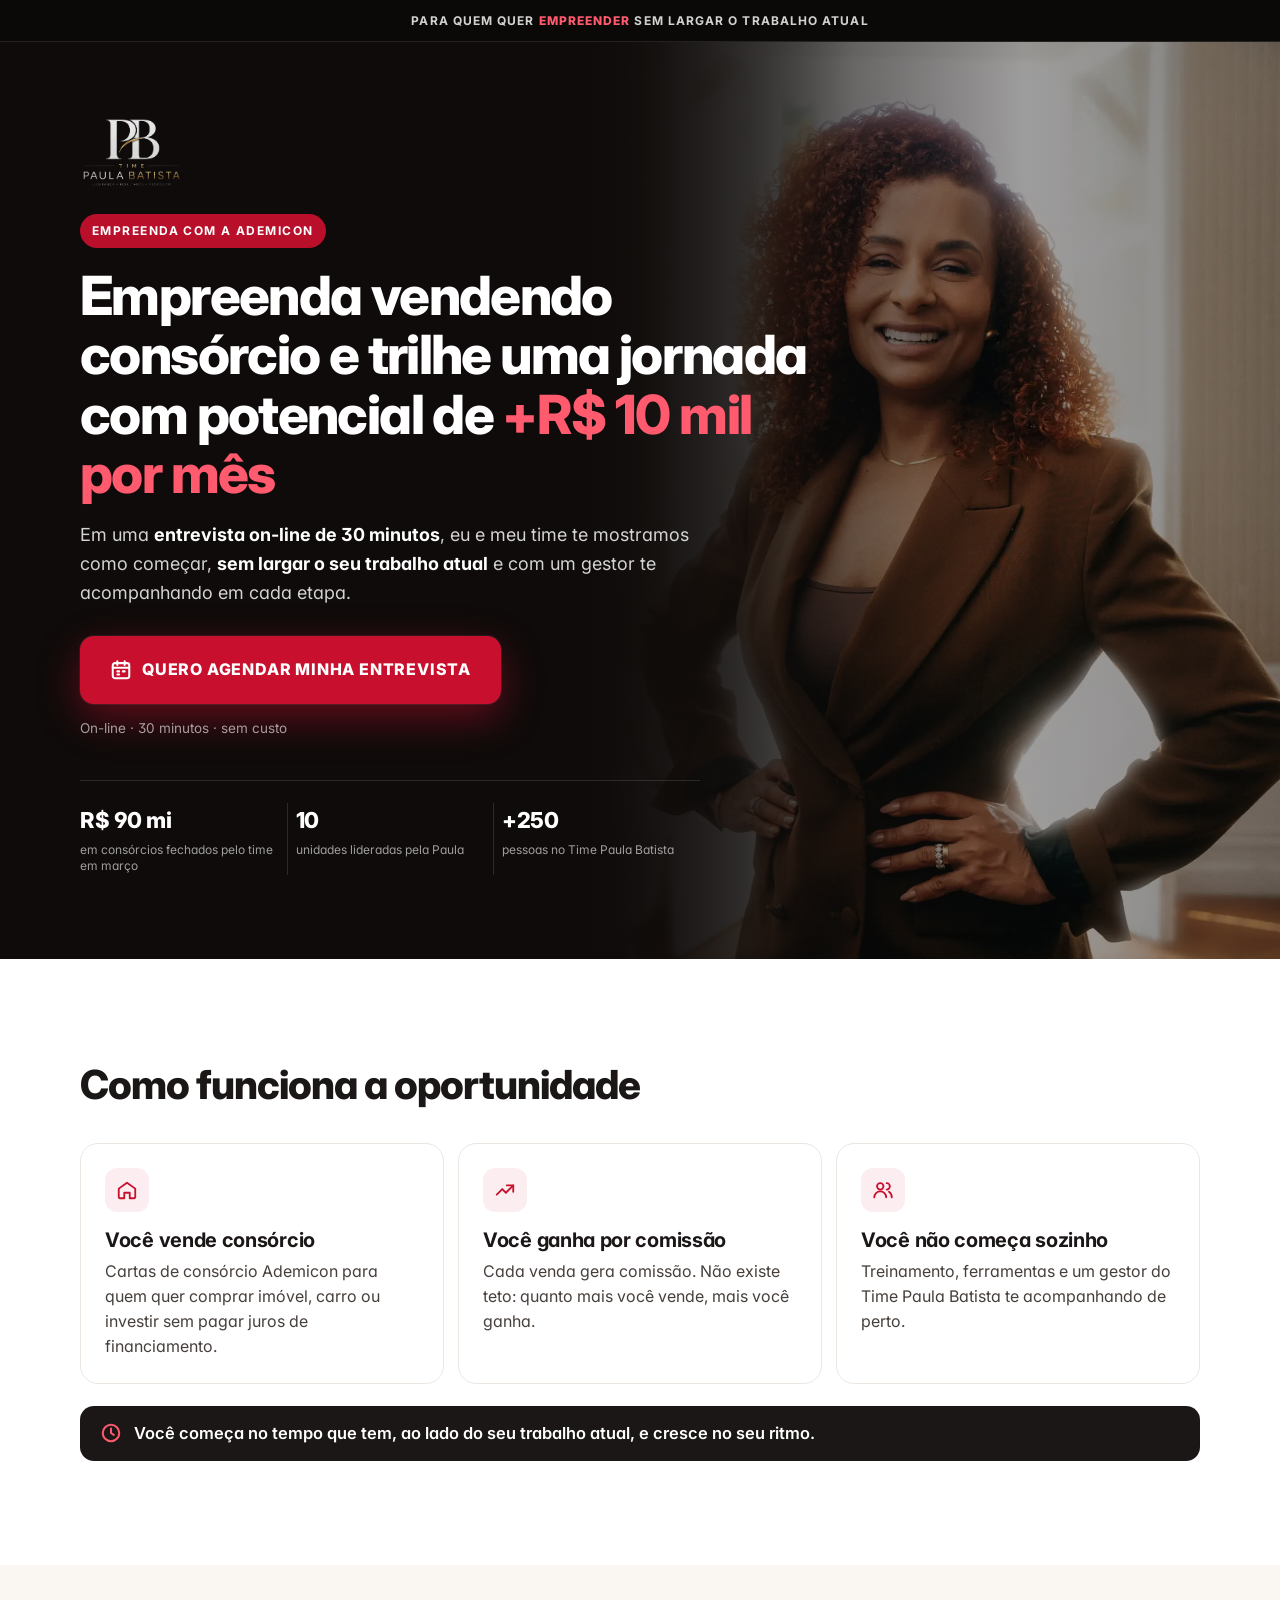
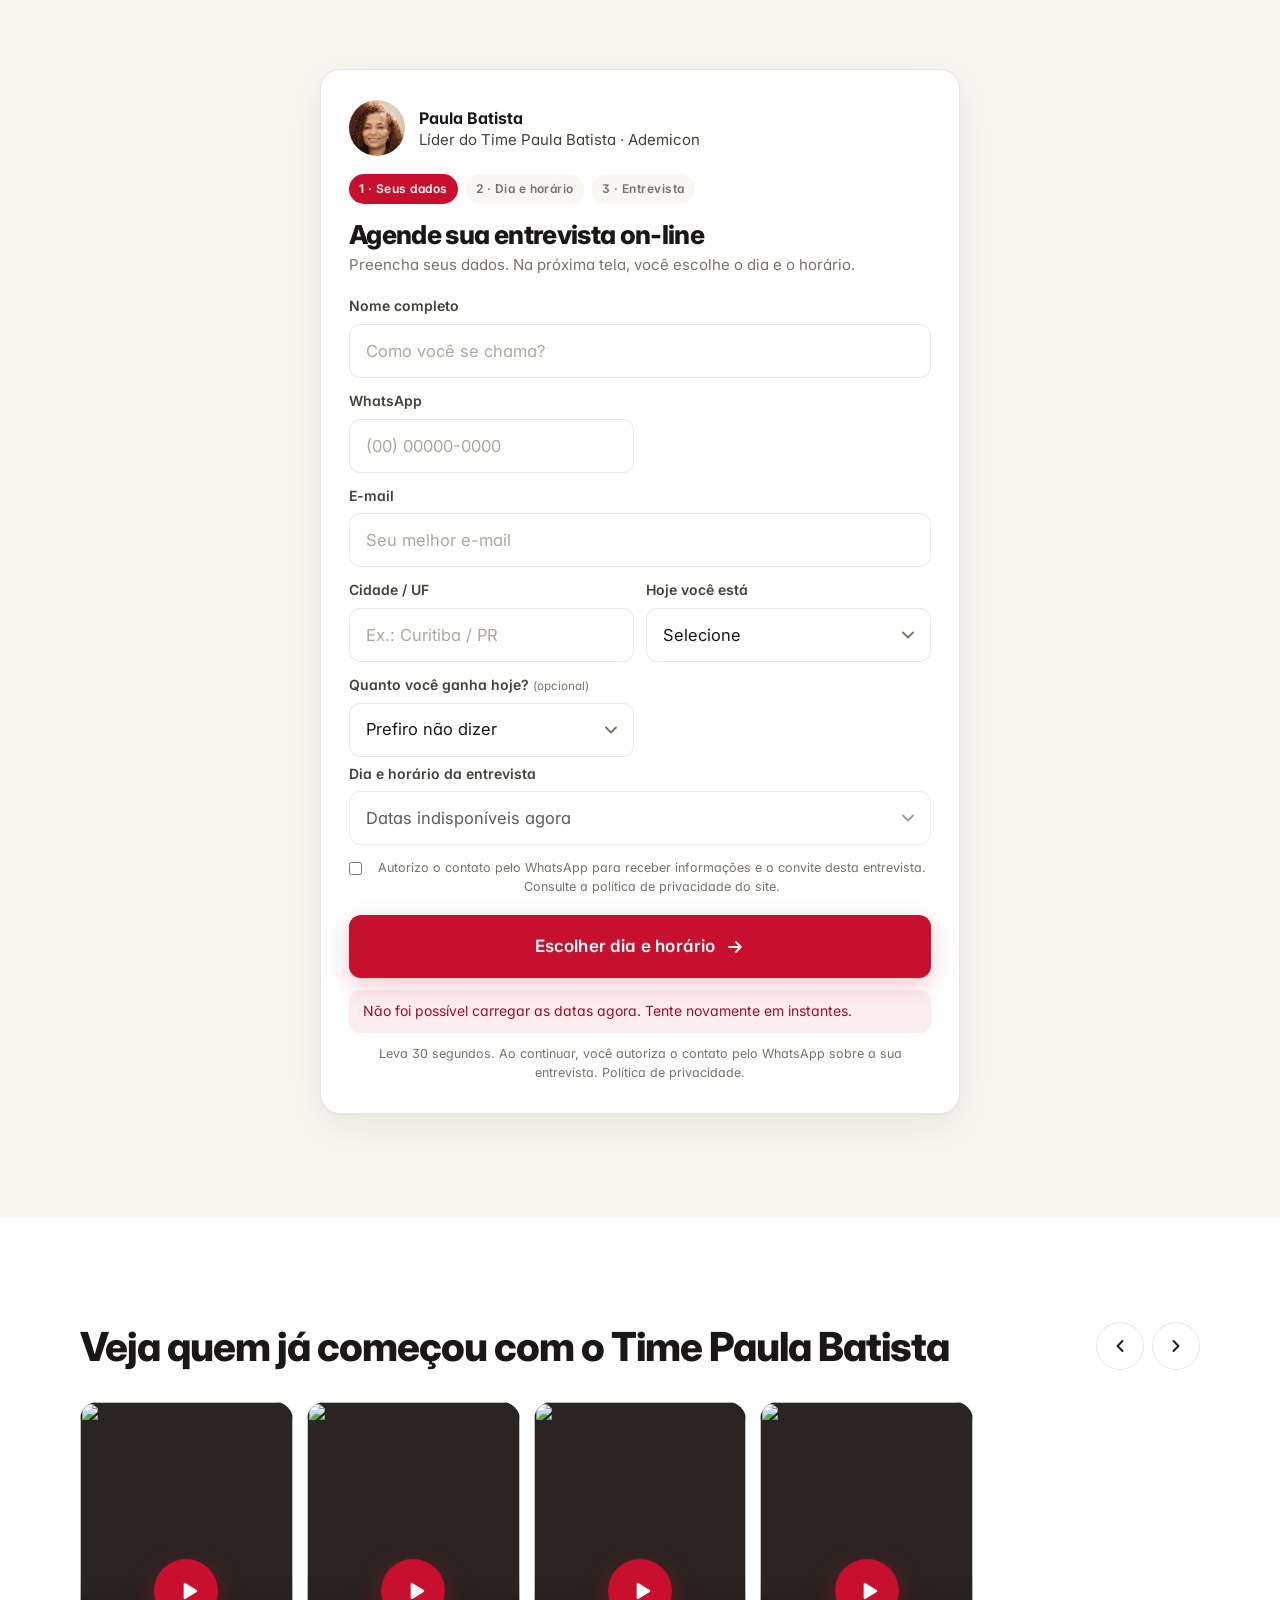
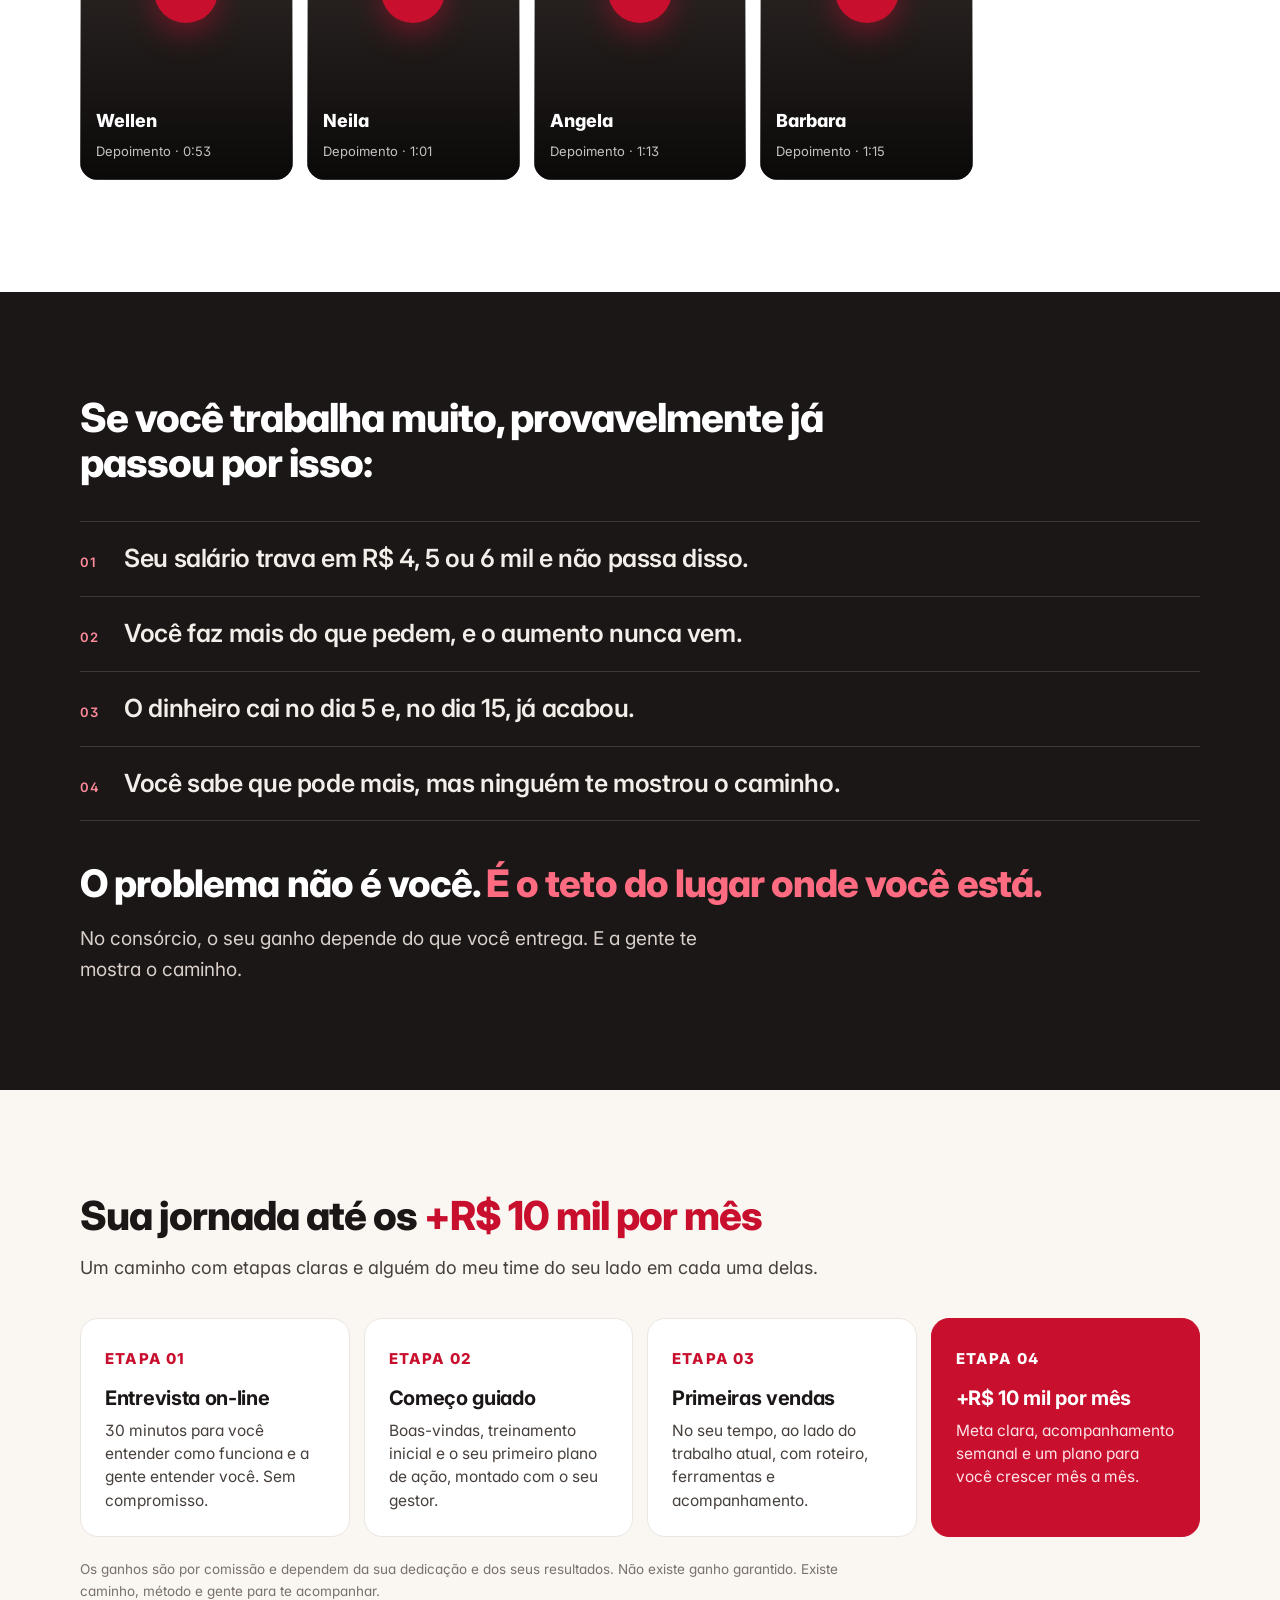
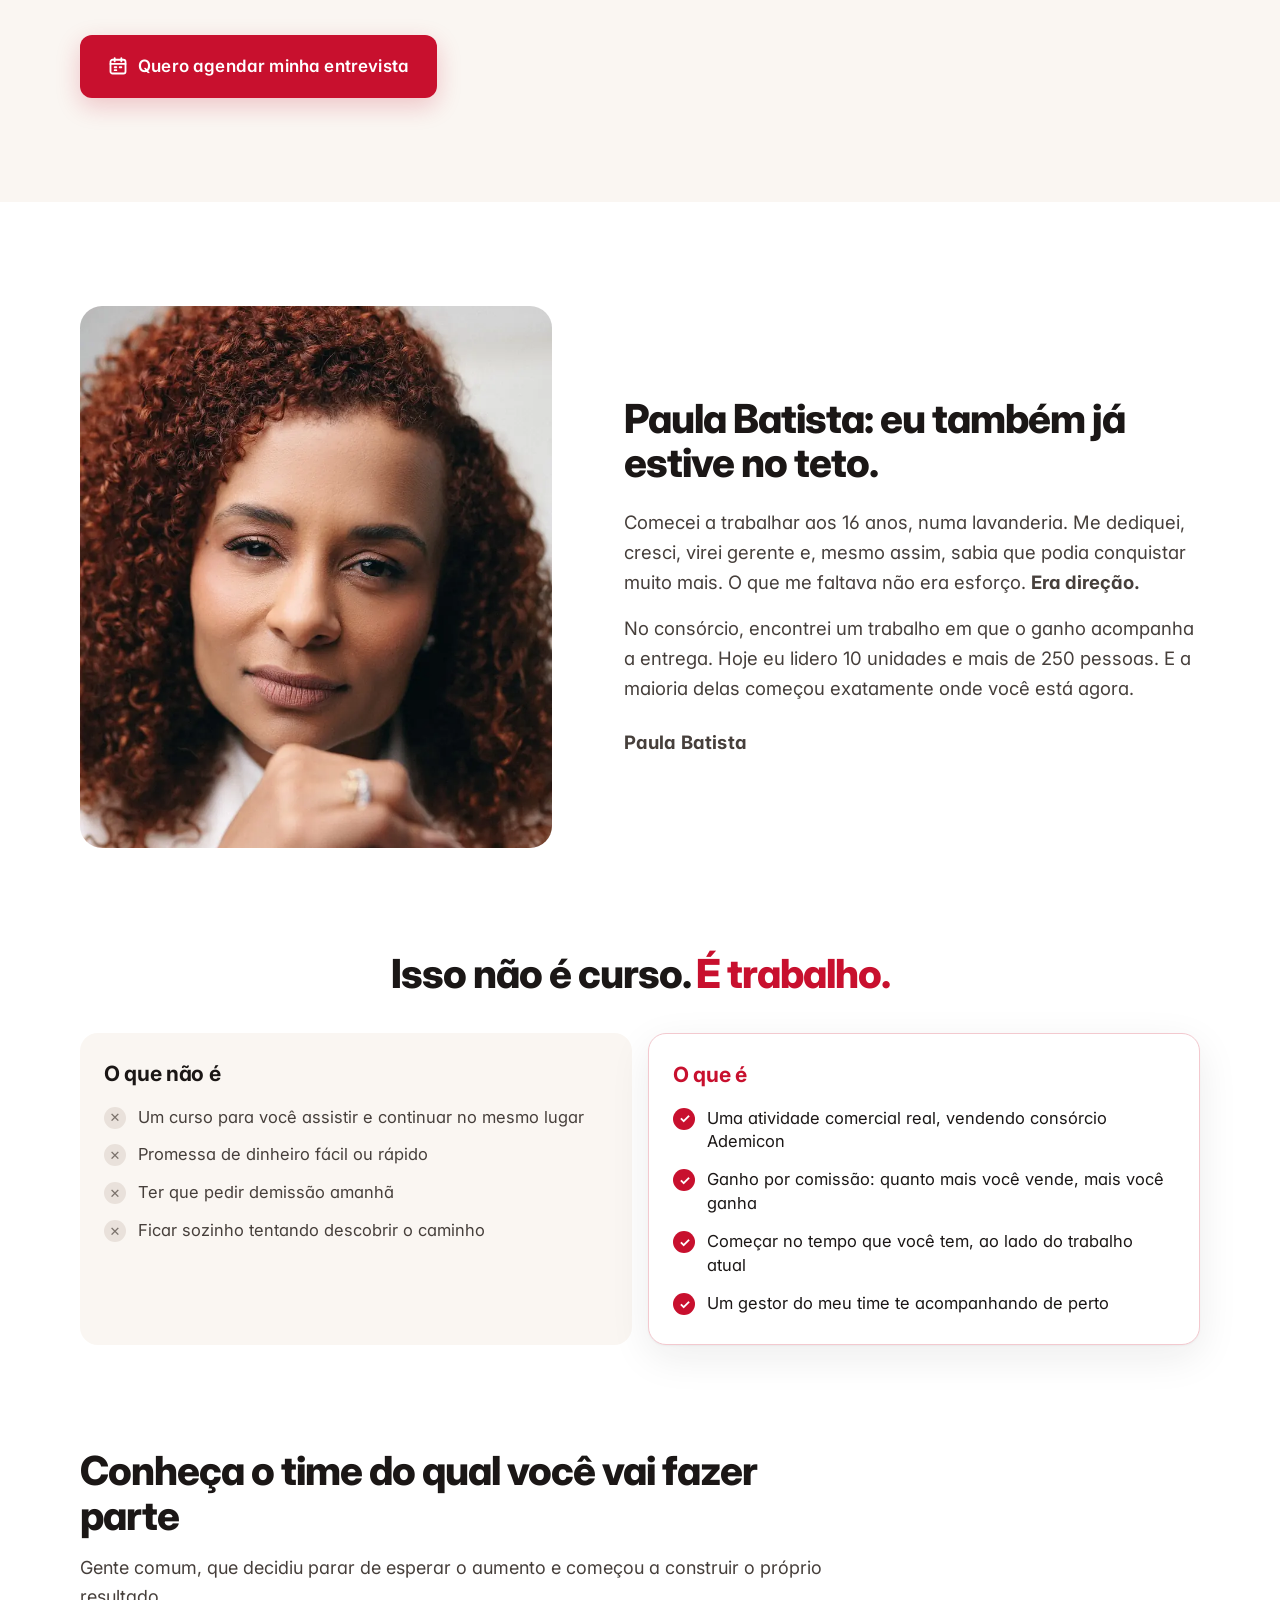
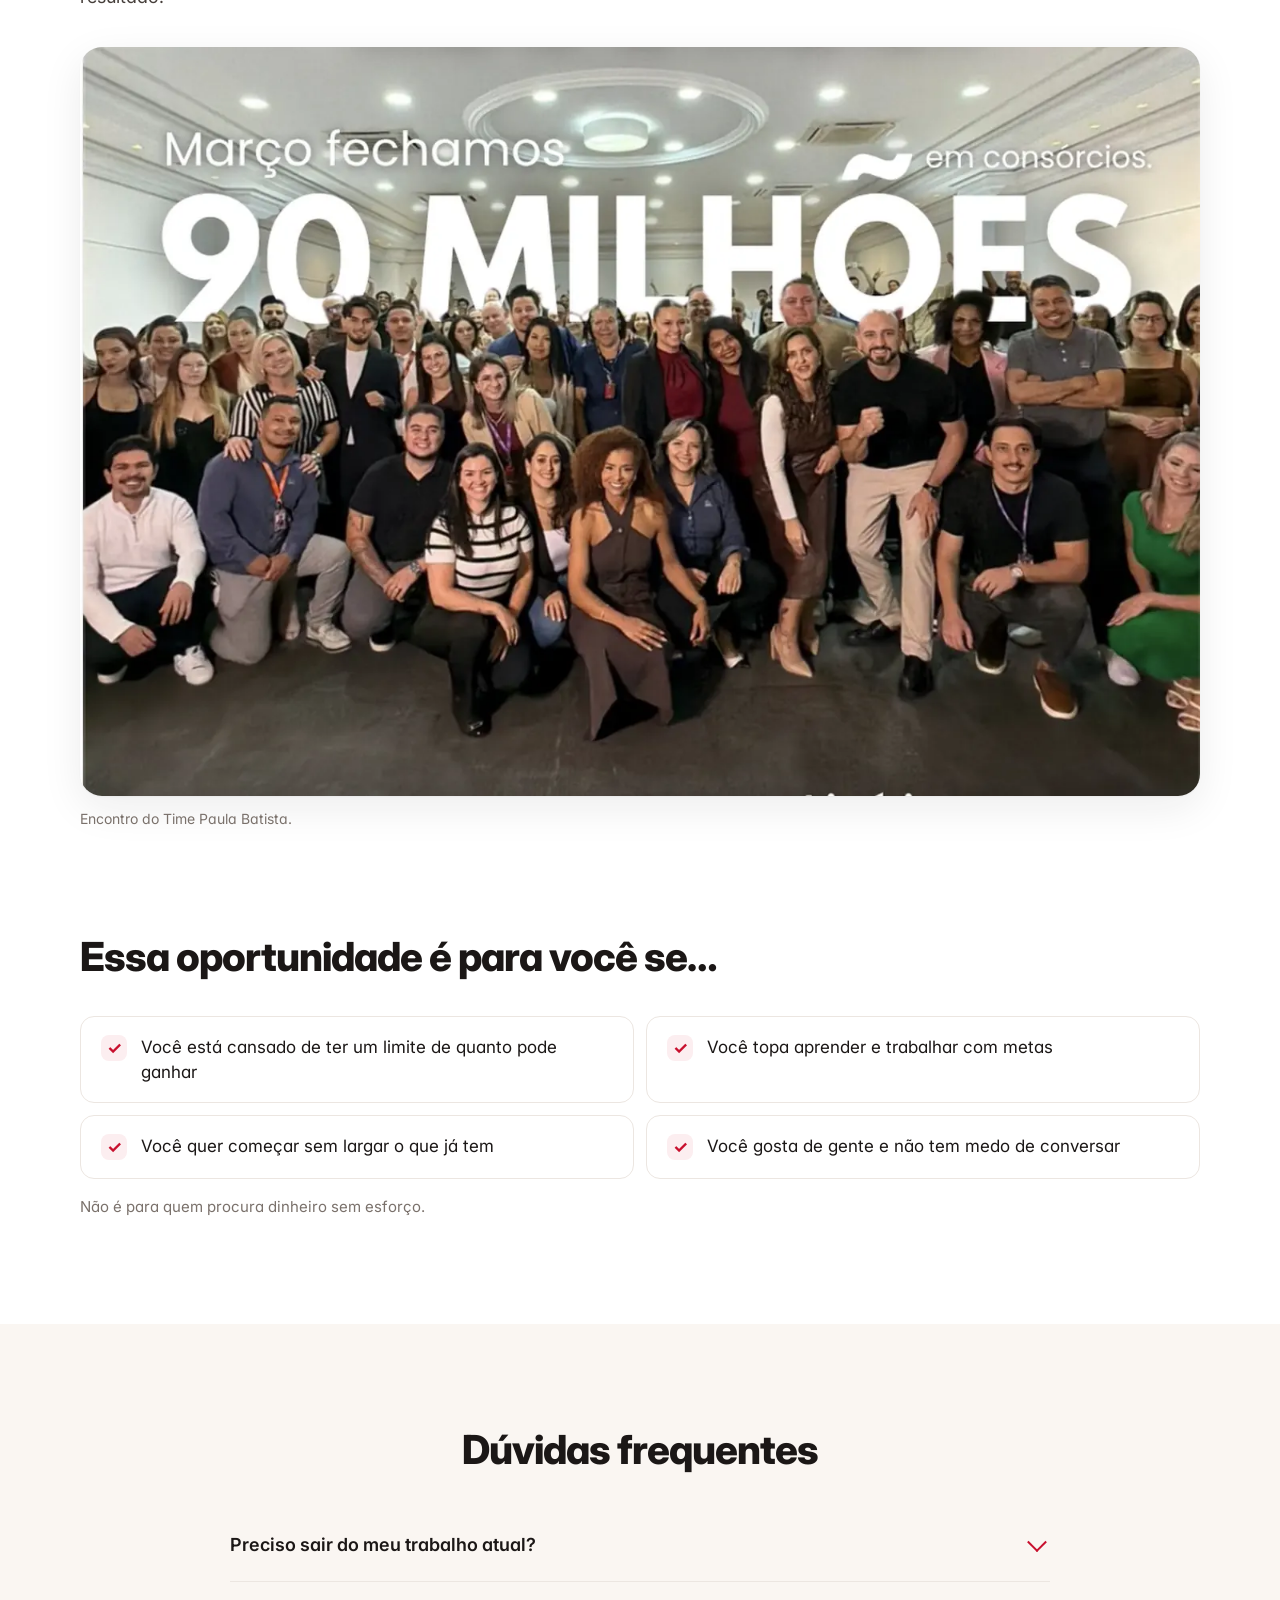
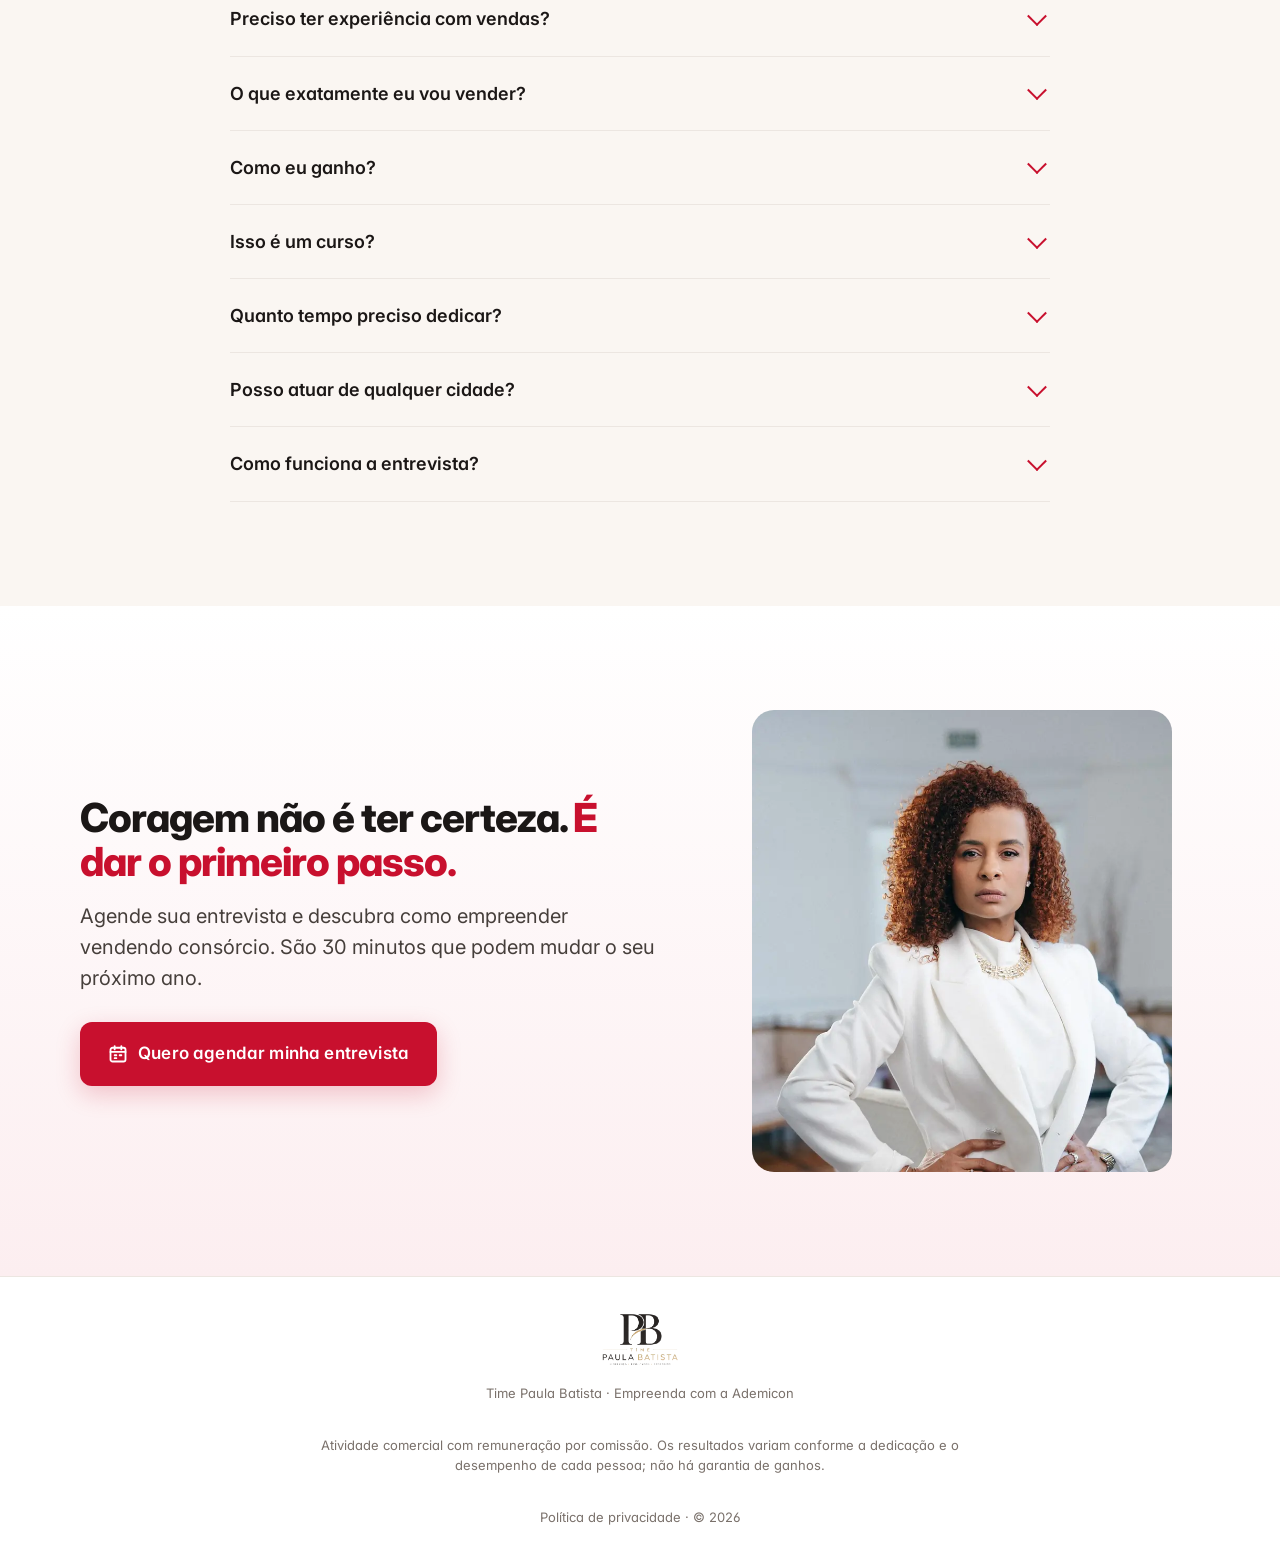
==== commit 3112d360: "Remove depoimento da Luana do carrossel Co-Authored-By: Claude Sonnet 5 <noreply@anthropic.com> Clau" ====
--- a/nova/index.html
+++ b/nova/index.html
@@ -163,13 +163,6 @@
               <img src="https://i.vimeocdn.com/video/2184502793-b2ab802d2704db2a3dfb5db972aa78e437ae3cadd28ea15335a10f410594a505-d_540x960" alt="" width="540" height="960" loading="lazy">
               <span class="tbtn" aria-hidden="true"><svg viewBox="0 0 24 24" fill="currentColor"><path d="M8 5.5v13a1 1 0 0 0 1.5.86l10.5-6.5a1 1 0 0 0 0-1.72L9.5 4.64A1 1 0 0 0 8 5.5Z"/></svg></span>
               <span class="tmeta"><b>Wellen</b><span>Depoimento · 0:53</span></span>
-            </button>
-          </li>
-          <li class="tcard">
-            <button type="button" class="tplay" data-vimeo="1213755674" data-h="13ae477836" aria-label="Assistir ao depoimento de Luanna">
-              <img src="https://i.vimeocdn.com/video/2184502652-e451f2e1762b6c5a60f4050914044e99b6d74e3caee20018236cc686dd5a590a-d_540x960" alt="" width="540" height="960" loading="lazy">
-              <span class="tbtn" aria-hidden="true"><svg viewBox="0 0 24 24" fill="currentColor"><path d="M8 5.5v13a1 1 0 0 0 1.5.86l10.5-6.5a1 1 0 0 0 0-1.72L9.5 4.64A1 1 0 0 0 8 5.5Z"/></svg></span>
-              <span class="tmeta"><b>Luanna</b><span>Depoimento · 1:24</span></span>
             </button>
           </li>
           <li class="tcard">
